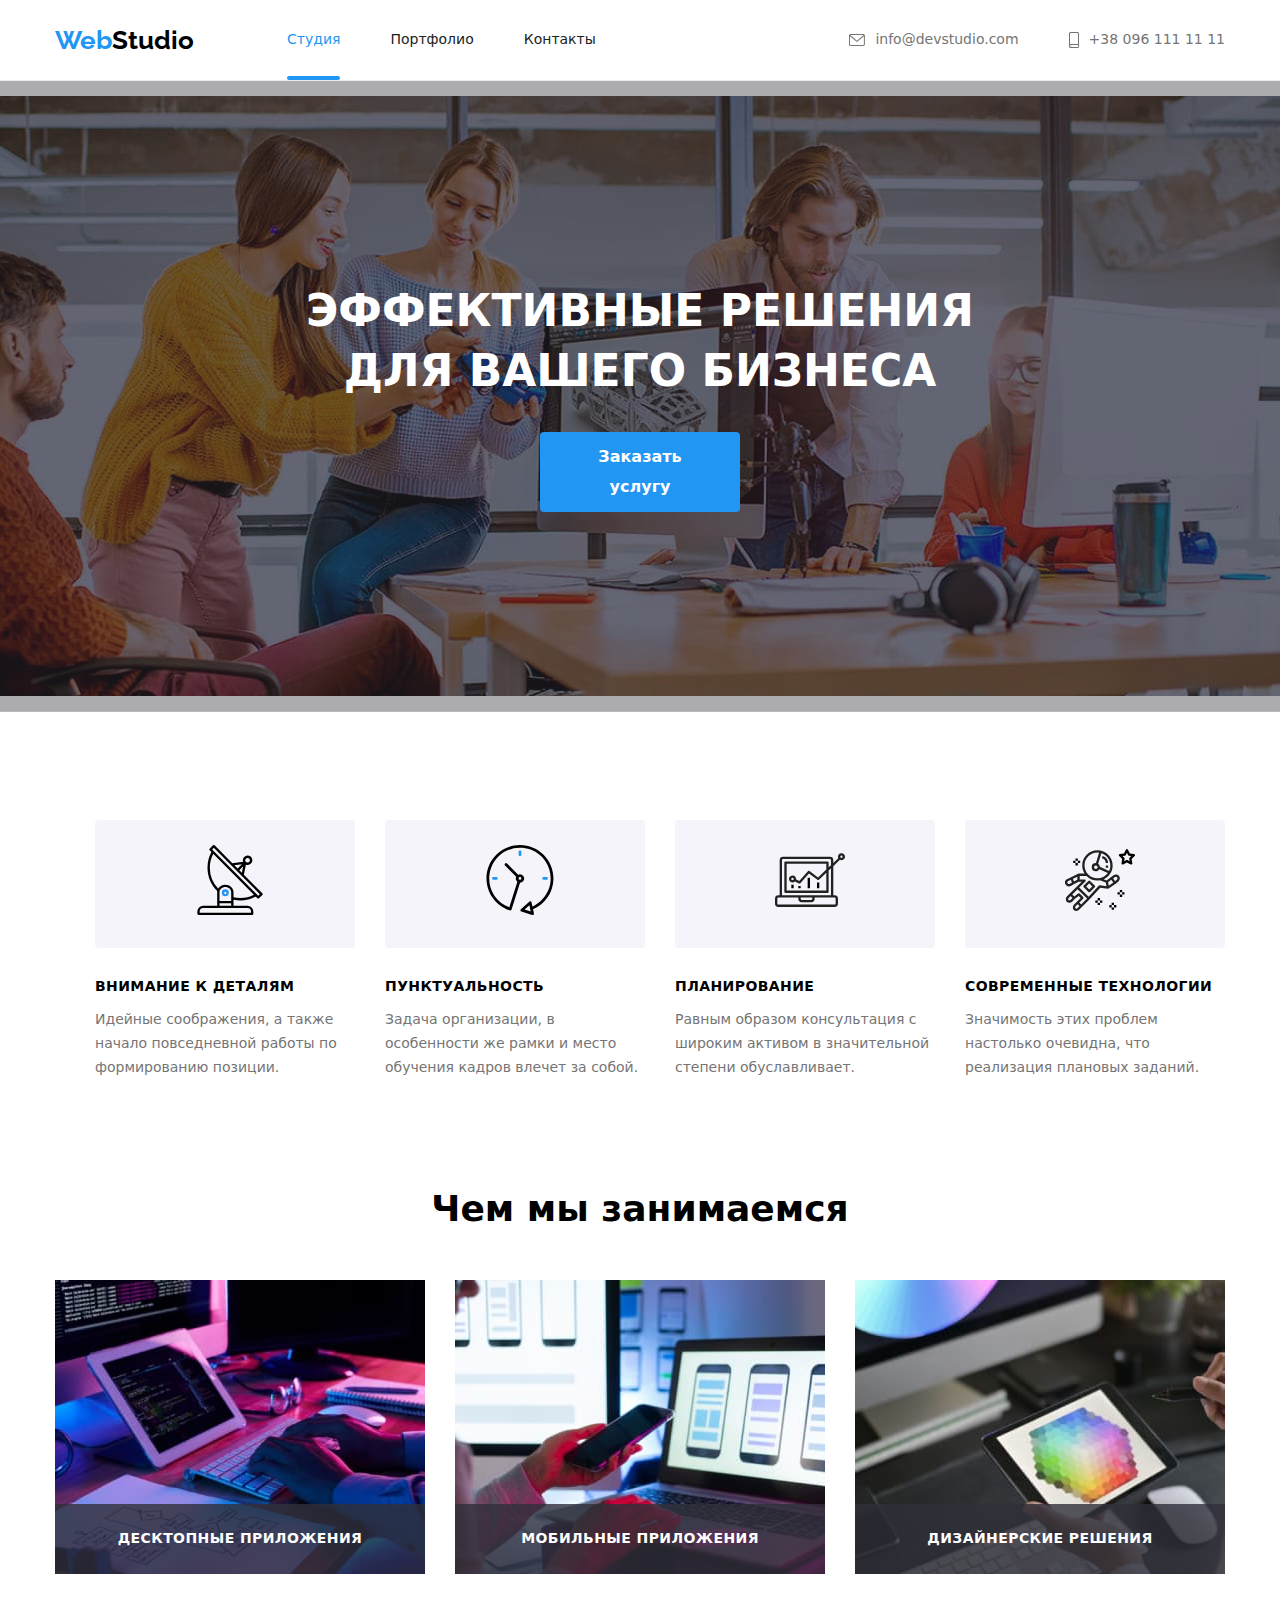
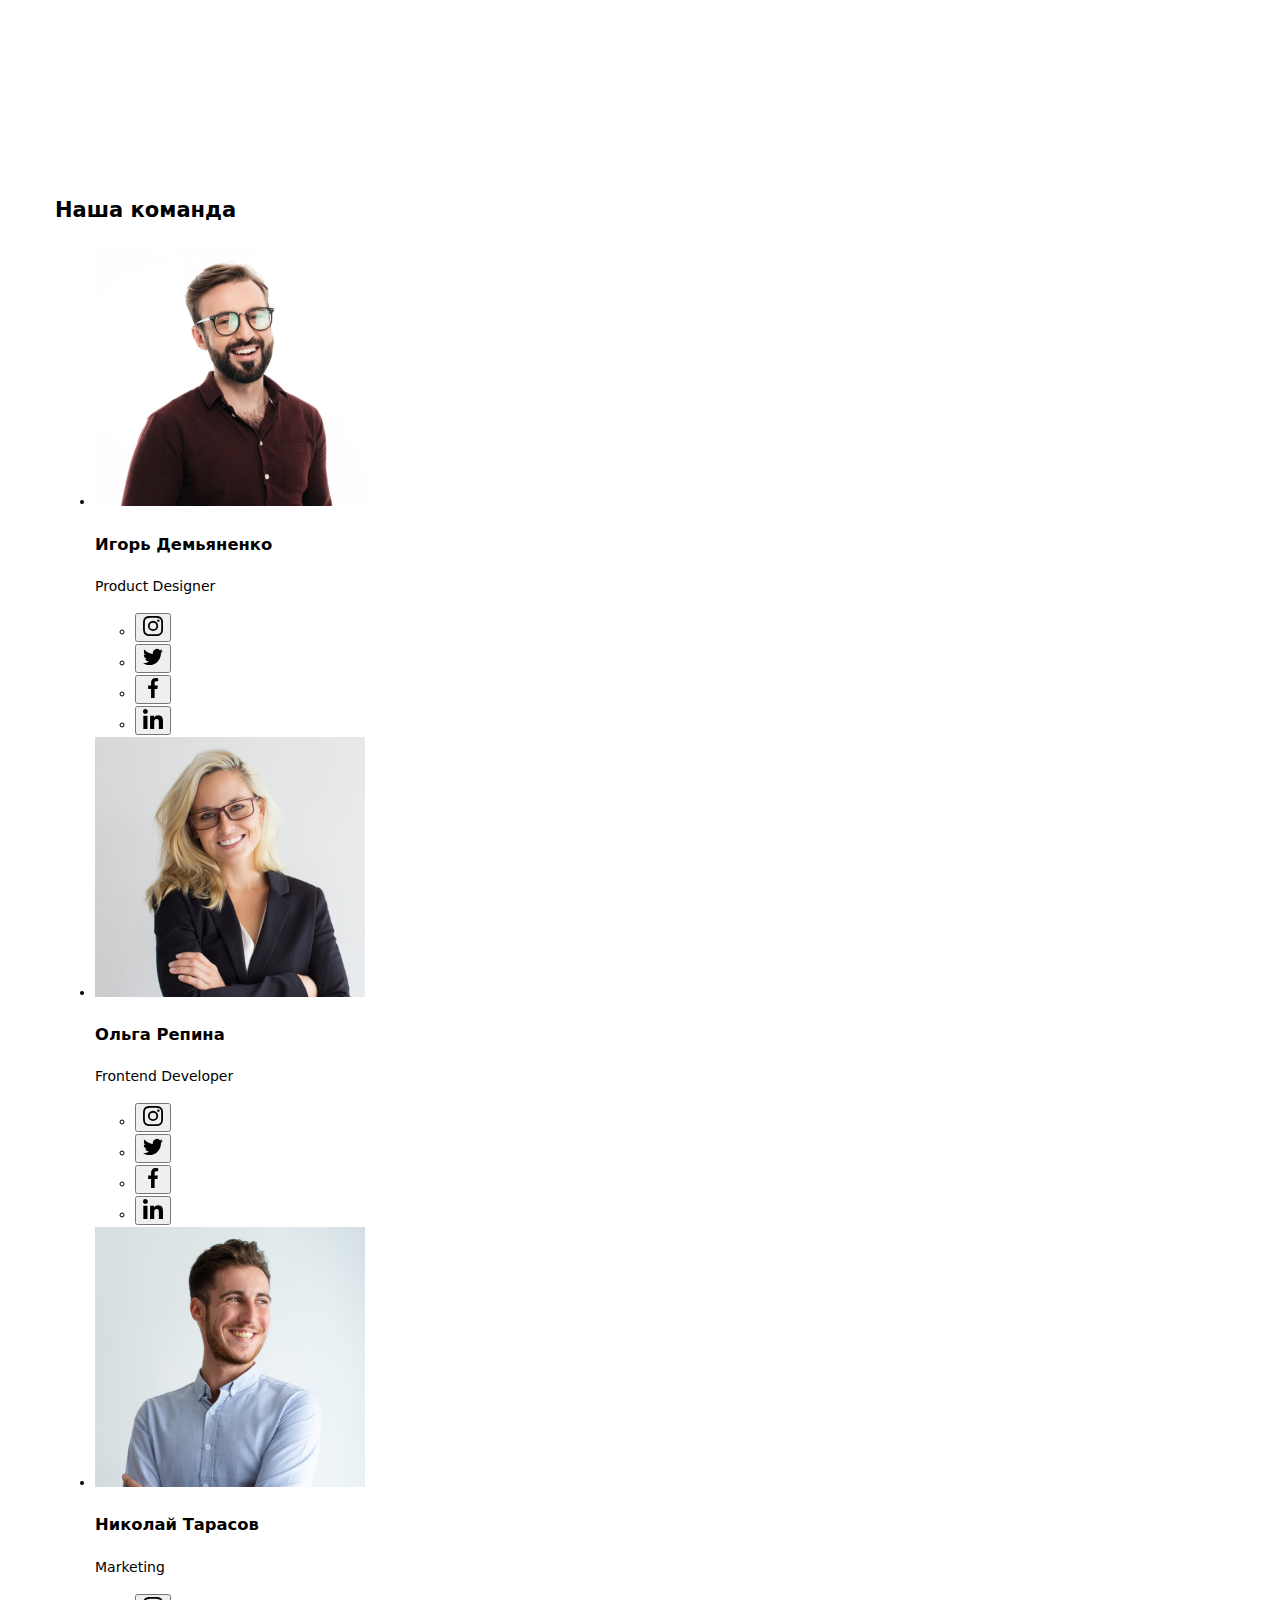
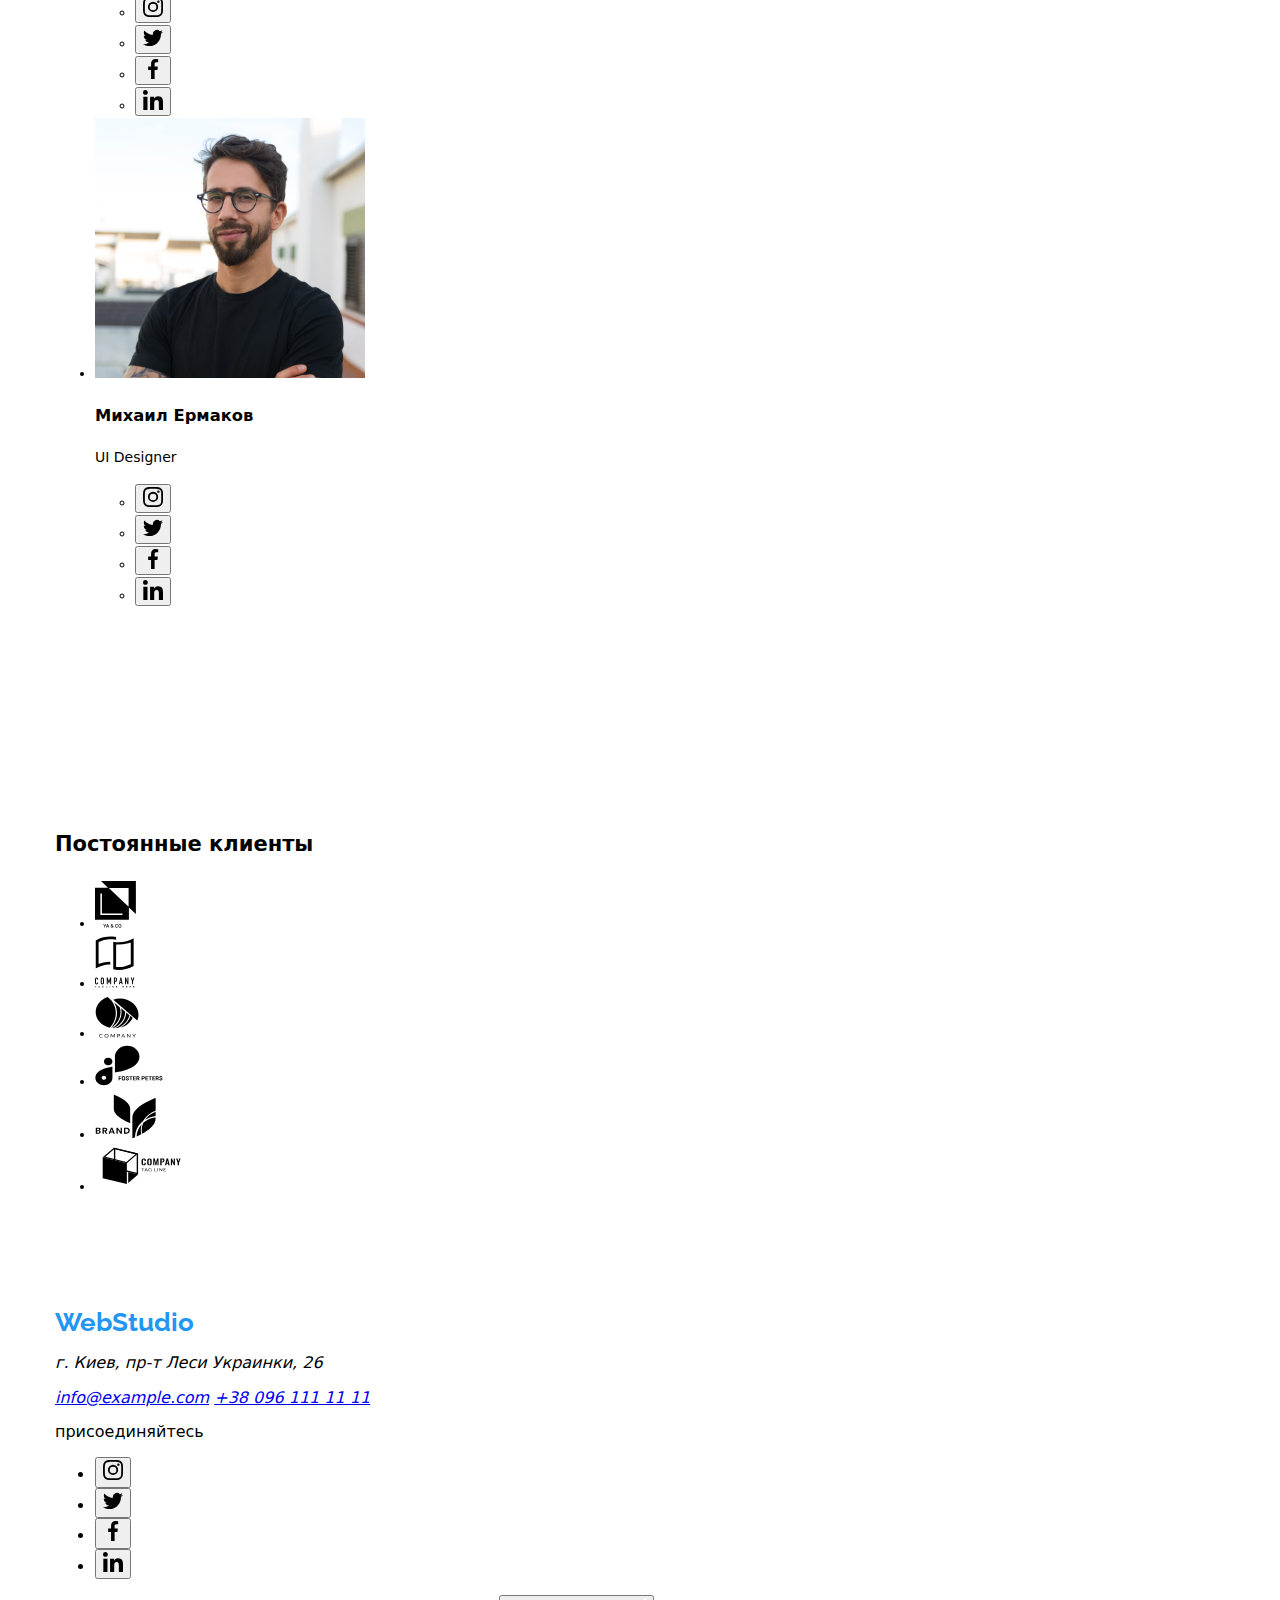
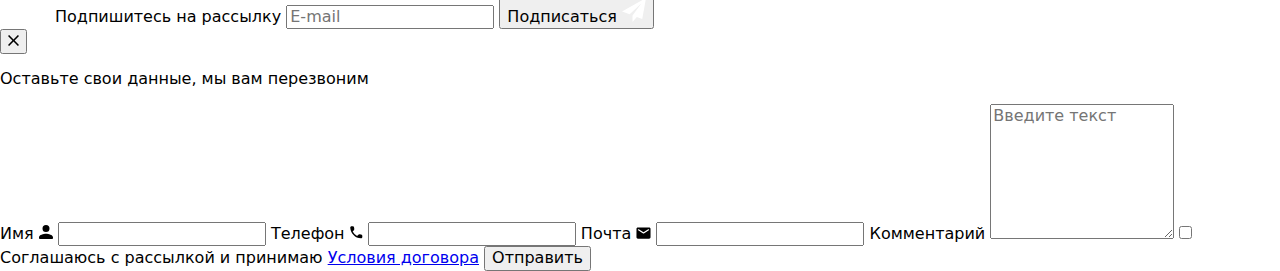
==== index.html @ 0423c8b6 "1" ====
<!DOCTYPE html>
<html lang="ru">
<head>
    <meta charset="UTF-8">
    <meta http-equiv="X-UA-Compatible" content="IE=edge">
    <meta name="viewport" content="width=device-width, initial-scale=1.0">
    <title>WebStudio</title>
    <link rel="preconnect" href="https://fonts.gstatic.com">
    <link href="https://fonts.googleapis.com/css2?family=Raleway:wght@700&family=Roboto:wght@400;500;700;900&display=swap"
        rel="stylesheet">
    <link rel="stylesheet" href="https://cdnjs.cloudflare.com/ajax/libs/modern-normalize/1.0.0/modern-normalize.min.css">
    <link rel="stylesheet" href="./css/main.min.css">
</head>
<body>
    <!-- Шапка сайта -->
    <header class="page-header">
        <div class="container container-flex">
            <a class="logo" href="./index.html" lang="en">Web<span class="logo__header">Studio</span></a>
            <nav class="site-nav">
                <ul class="site-nav__list">
                    <li class="site-nav__item">
                        <a class="site-nav__link current" href="./index.html">Студия</a>
                    </li>
                    <li class="site-nav__item">
                        <a class="site-nav__link" href="./portfolio.html">Портфолио</a>
                    </li>
                    <li class="site-nav__item">
                        <a class="site-nav__link" href="">Контакты</a>
                    </li>
                </ul>
                
            </nav>
            <ul class="contact-nav">
                <li class="contact-nav__item">
                    <a class="contact-nav__link" href="mailto:info@devstudio.com">
                        <svg class="contact-nav__icon" width="16px" height="12px">
                            <use href="./images/icons.svg#icon-envelope"></use>
                        </svg>
                        info@devstudio.com
                    </a>
                </li>
                <li class="contact-nav__item">
                    <a class="contact-nav__link" href="tel:+380961111111">
                        <svg class="contact-nav__icon" width="10px" height="16px">
                            <use href="./images/icons.svg#icon-smartphone"></use>
                        </svg>
                        +38 096 111 11 11
                    </a>
                </li>
            </ul>
        </div>
    </header>
    <!-- главная страница -->
    <main>
        <!-- Hero -->
        <section class="hero-section">
            <div class="container">
                <div class="hero-section__block">
                    <h1 class="hero-section__title">Эффективные решения для вашего бизнеса</h1>
                    <button class="hero-section__button" type="button" data-modal-open>Заказать услугу</button>
                </div>
            </div>
            
        </section>
        <!-- Наши преимущества -->
        <section class="feature-section">
            <div class="container">
                <h2 hidden>Наши преимущества</h2>
                <ul class="feature-list">
                    <li class="feature-list__item">
                        <div class="feature-list__icons">
                            <svg class="feature-list__icon" width="70px" height="70px">
                            <use href="./images/icons.svg#icon-antenna"></use>
                        </svg>
                        </div>
                        
                        
                        <h3 class="feature-list__title">Внимание к деталям</h3>
                        <p class="feature-list__text">Идейные соображения, а также начало повседневной работы по формированию позиции.
                        </p>
                    </li>
                    <li class="feature-list__item">
                        <div class="feature-list__icons">
                            <svg class="feature-list__icon" width="70px" height="70px">
                            <use href="./images/icons.svg#icon-clock"></use>
                        </svg>
                        </div>
                        
                        <h3 class="feature-list__title">Пунктуальность</h3>
                        <p class="feature-list__text">Задача организации, в особенности же рамки и место обучения кадров влечет за собой.
                        </p>
                    </li>
                    <li class="feature-list__item">
                        <div class="feature-list__icons">
                            <svg class="feature-list__icon" width="70px" height="70px">
                            <use href="./images/icons.svg#icon-diagram"></use>
                        </svg>
                        </div>
                        
                        <h3 class="feature-list__title">Планирование</h3>
                        <p class="feature-list__text">Равным образом консультация с широким активом в значительной степени обуславливает.
                        </p>
                    </li>
                    <li class="feature-list__item">
                        <div class="feature-list__icons">
                             <svg class="feature-list__icon" width="70px" height="70px">
                            <use href="./images/icons.svg#icon-astronaut"></use>
                        </svg>
                        </div>
                        
                        <h3 class="feature-list__title">Современные технологии</h3>
                        <p class="feature-list__text">Значимость этих проблем настолько очевидна, что реализация плановых заданий.</p>
                    </li>
                </ul>
                <h2 class="feature-section__title">Чем мы занимаемся</h2>
                <ul class="our-skills-list">
                    <li class="our-skills-list__item">
                        <img class="our-skills-list__image" src="./images/aboutus1.jpg" alt="Создание сайтов" width="370" height="294">
                        <p class="our-skills-list__text">Десктопные приложения</p>
                    </li>
                    <li class="our-skills-list__item">
                        <img class="our-skills-list__image" src="./images/aboutus2.jpg" alt="Разработка мобильных приложений" width="370" height="294">
                        <p class="our-skills-list__text">Мобильные приложения</p>
                    </li>
                    <li class="our-skills-list__item">
                        <img class="our-skills-list__image" src="./images/aboutus3.jpg" alt="Созданием дизайонв для сайтов и приложений" width="370" height="294">
                        <p class="our-skills-list__text">Дизайнерские решения</p>
                    </li>
                </ul>
            </div>
            
        </section>
        <!-- наша команда -->
        <section class="section section-our-team">
            <div class="container">
                <h2 class="section-title">Наша команда</h2>
                <ul class="list list-team">
                    <li class="item">
                        <div class="our-team-item">
                            <img class="team-image" src="./images/ourteam1.jpg" alt="Дизайнер" width="270" height="260">
                            <h3 class="title-team">Игорь Демьяненко</h3>
                            <p class="text team-text">Product Designer</p>
                            <ul class="social-items">
                                <li>
                                    <button class="social-links">
                                            <svg class="social-link" width="20" height="20">
                                                <use href="./images/icons.svg#icon-instagram"></use>
                                            </svg>
                                    </button>
                                </li>
                                <li>
                                    <button class="social-links">
                                        <svg class="social-link" width="20" height="20">
                                            <use href="./images/icons.svg#icon-twitter"></use>
                                        </svg>
                                    </button>
                                </li>
                                <li>
                                    <button class="social-links">
                                        <svg class="social-link" width="20" height="20">
                                            <use href="./images/icons.svg#icon-facebook"></use>
                                        </svg>
                                    </button>
                                </li>
                                <li>
                                    <button class="social-links">
                                        <svg class="social-link" width="20" height="20">
                                            <use href="./images/icons.svg#icon-linkedin"></use>
                                        </svg>
                                    </button>
                                </li>
                            </ul>
                        </div>
                        
                    </li>
                    <li class="item">
                        <div class="our-team-item">
                            <img class="team-image" src="./images/ourteam2.jpg" alt="Фронтенд разработчик" width="270" height="260">
                            <h3 class="title-team">Ольга Репина</h3>
                            <p class="text team-text">Frontend Developer</p>
                            <ul class="social-items">
                                <li>
                                    <button class="social-links">
                                        <svg class="social-link" width="20" height="20">
                                            <use href="./images/icons.svg#icon-instagram"></use>
                                        </svg>
                                    </button>
                                </li>
                                <li>
                                    <button class="social-links">
                                        <svg class="social-link" width="20" height="20">
                                            <use href="./images/icons.svg#icon-twitter"></use>
                                        </svg>
                                    </button>
                                </li>
                                <li>
                                    <button class="social-links">
                                        <svg class="social-link" width="20" height="20">
                                            <use href="./images/icons.svg#icon-facebook"></use>
                                        </svg>
                                    </button>
                                </li>
                                <li>
                                    <button class="social-links">
                                        <svg class="social-link" width="20" height="20">
                                            <use href="./images/icons.svg#icon-linkedin"></use>
                                        </svg>
                                    </button>
                                </li>
                            </ul>
                        </div>
                    </li>
                    <li class="item">
                        <div class="our-team-item">
                            <img class="team-image" src="./images/ourteam3.jpg" alt="Маркетолог" width="270" height="260">
                            <h3 class="title-team">Николай Тарасов</h3>
                            <p class="text team-text">Marketing</p>
                            <ul class="social-items">
                                <li>
                                    <button class="social-links">
                                        <svg class="social-link" width="20" height="20">
                                            <use href="./images/icons.svg#icon-instagram"></use>
                                        </svg>
                                    </button>
                                </li>
                                <li>
                                    <button class="social-links">
                                        <svg class="social-link" width="20" height="20">
                                            <use href="./images/icons.svg#icon-twitter"></use>
                                        </svg>
                                    </button>
                                </li>
                                <li>
                                    <button class="social-links">
                                        <svg class="social-link" width="20" height="20">
                                            <use href="./images/icons.svg#icon-facebook"></use>
                                        </svg>
                                    </button>
                                </li>
                                <li>
                                    <button class="social-links">
                                        <svg class="social-link" width="20" height="20">
                                            <use href="./images/icons.svg#icon-linkedin"></use>
                                        </svg>
                                    </button>
                                </li>
                            </ul>
                        </div>
                    </li>
                    <li class="item">
                        <div class="our-team-item">
                            <img class="team-image" src="./images/ourteam4.jpg" alt="Разработчик пользовательского интерфейса" width="270"
                                height="260">
                            <h3 class="title-team">Михаил Ермаков</h3>
                            <p class="text team-text">UI Designer</p>
                            <ul class="social-items">
                                <li>
                                    <button class="social-links">
                                        <svg class="social-link" width="20" height="20">
                                            <use href="./images/icons.svg#icon-instagram"></use>
                                        </svg>
                                    </button>
                                </li>
                                <li>
                                    <button class="social-links">
                                        <svg class="social-link" width="20" height="20">
                                            <use href="./images/icons.svg#icon-twitter"></use>
                                        </svg>
                                    </button>
                                </li>
                                <li>
                                    <button class="social-links">
                                        <svg class="social-link" width="20" height="20">
                                            <use href="./images/icons.svg#icon-facebook"></use>
                                        </svg>
                                    </button>
                                </li>
                                <li>
                                    <button class="social-links">
                                        <svg class="social-link" width="20" height="20">
                                            <use href="./images/icons.svg#icon-linkedin"></use>
                                        </svg>
                                    </button>
                                </li>
                            </ul>
                        </div>
                    </li>
                </ul>
            </div>
        </section>
        <section class="our-client section">
            <div class="container">
                <h2 class="section-title">Постоянные клиенты</h2>
                <ul class="our-client-list">
                    <li class="our-client-items">
                        <div class="our-client-item-one">
                            <svg class="our-client-item" width="41" height="47">
                            <use href="./images/icons.svg#icon-Logoclient"></use>
                            </svg>
                        </div>
                    </li>
                    <li class="our-client-items">
                        <div class="our-client-item-two">
                            <svg class="our-client-item" width="40" height="52">
                            <use href="./images/icons.svg#icon-Logoclient2"></use>
                        </svg>
                        </div>
                    </li>
                    <li class="our-client-items">
                        <div class="our-client-item-three">
                            <svg class="our-client-item" width="44" height="42">
                            <use href="./images/icons.svg#icon-Logoclient3"></use>
                        </svg>
                        </div>
                    </li>
                    <li class="our-client-items">
                        <div class="our-client-item-four">
                            <svg class="our-client-item" width="84" height="41">
                            <use href="./images/icons.svg#icon-Logoclient4"></use>
                        </svg>
                        </div>
                    </li>
                    <li class="our-client-items">
                        <div class="our-client-item-five">
                            <svg class="our-client-item" width="62" height="45">
                            <use href="./images/icons.svg#icon-Logoclient5"></use>
                        </svg>
                        </div>
                    </li>
                    <li class="our-client-items">
                        <div class="our-client-item-six">
                            <svg class="our-client-item" width="94" height="44">
                            <use href="./images/icons.svg#icon-Logoclient6"></use>
                        </svg>
                        </div>
                    </li>
                </ul>
            </div>
        </section>
    </main>
    <!-- Футер -->
    <footer class="footer">
        <div class="container footer-container">
            <div class="footer-contact">
                <a class="logo logo-footer" href="./index.html" lang="en">Web<span>Studio</span></a>
                <address class="footer-address">
                    <p class="address">г. Киев, пр-т Леси Украинки, 26 </p>
                    <a class="link link-contact" href="mailto:info@example.com">info@example.com</a>
                    <a class="link link-contact" href="tel:+380961111111">+38 096 111 11 11</a>
                </address>
            </div>
            <div class="footer-social-link">
                <p class="title">присоединяйтесь</p>
                <ul class="social-items">
                    <li>
                        <button class="social-links">
                            <svg class="social-link" width="20" height="20">
                                <use href="./images/icons.svg#icon-instagram"></use>
                            </svg>
                        </button>
                    </li>
                    <li>
                        <button class="social-links">
                            <svg class="social-link" width="20" height="20">
                                <use href="./images/icons.svg#icon-twitter"></use>
                            </svg>
                        </button>
                    </li>
                    <li>
                        <button class="social-links">
                            <svg class="social-link" width="20" height="20">
                                <use href="./images/icons.svg#icon-facebook"></use>
                            </svg>
                        </button>
                    </li>
                    <li>
                        <button class="social-links">
                            <svg class="social-link" width="20" height="20">
                                <use href="./images/icons.svg#icon-linkedin"></use>
                            </svg>
                        </button>
                    </li>
                </ul>
            </div>
            <form class="footer-form">
                <label class="label-footer">
                    <span class="footer-form-text">Подпишитесь на рассылку</span>
                    <input type="text" name="subscribe" placeholder="E-mail" class="footer-input">
                </label>
                <button type="submit" class="btn footer-btn">
                    <!-- <div class="footer-btn-icon"> -->
                        <span>Подписаться</span>
                        <svg class="icon-send" width="24" height="24">
                            <use href="./images/icons.svg#iconsend"></use>
                        </svg>
                    <!-- </div> -->
                    
                </button>
            </form>
        </div>
    </footer>
    <!-- модальное окно -->
    <div class="backdrop is-hidden" data-modal>
        <div class="modal">
            <button class="close-btn" data-modal-close>
                <svg class="close-icon" width="11" height="11">
                    <use href="./images/icons.svg#vector"></use>
                </svg>
            </button>
            <div class="form">
                <p class="form-title">Оставьте свои данные, мы вам перезвоним</p>
                <form name="contact_form" class="contact-form">
                    <label class="label-form">
                        <span class="label-text">Имя</span>
                        <svg class="form-icon" width="14" height="14">
                            <use href="./images/icons.svg#user-name"></use>
                        </svg>
                        <input type="text" name="name" class="form-input">
                        
                        
                    </label>
                    <label class="label-form">
                        <span class="label-text">Телефон</span>
                        <svg class="form-icon" width="13" height="13">
                            <use href="./images/icons.svg#user-tel"></use>
                        </svg>
                        <input type="tel" name="phone_number" class="form-input">
         
                    </label>
                    <label class="label-form">
                        <span class="label-text">Почта</span>
                        <svg class="form-icon" width="15" height="12">
                            <use href="./images/icons.svg#user-email"></use>
                        </svg>
                        <input type="email" name="email" class="form-input">
                           
                    </label>
                    <label class="label-form label-form-area">
                        <span class="label-text">Комментарий</span>
                         <textarea name="feedback" rows="7" placeholder="Введите текст" class="form-input form-input-area"></textarea>
                                                
                    </label>
                    <label class="label-form agreement">
                        <input type="checkbox" name="agreement" value="user_agreement" class="form-checkbox" required />
                        <span class="checkbox"></span>
                        <span class="agreement-text">Соглашаюсь с рассылкой и принимаю <a href="#">Условия договора</a></span>

                    </label>
                    <button type="submit" class="btn btn-hero modal-btn">Отправить</button>
                </form>
            </div>
            
        </div>
    </div>
    <script src="./js/modal.js"></script>
</body>
</html>
---- css/main.min.css ----
.container{margin-left:auto;margin-right:auto;padding-left:15px;padding-right:15px;width:1200px}.container-flex{display:-webkit-box;display:-ms-flexbox;display:flex;-webkit-box-align:center;-ms-flex-align:center;align-items:center}.page-header{border-bottom:1px solid #ececec}.site-nav__list{display:-webkit-box;display:-ms-flexbox;display:flex;-webkit-box-align:center;-ms-flex-align:center;align-items:center;margin:0;padding-left:93px;font-weight:500;font-size:14px;line-height:1.14;list-style-type:none}.site-nav__item{margin:0}.site-nav__item+.site-nav__item{margin-left:50px}.site-nav__link{padding:32px 0;display:block;font-weight:500;font-size:14px;line-height:1.14;color:#212121;text-decoration:none;-webkit-transition:color 250ms cubic-bezier(0.4, 0, 0.2, 1);transition:color 250ms cubic-bezier(0.4, 0, 0.2, 1)}.site-nav__link.current{position:relative;color:#2196f3}.site-nav__link.current::after{content:'';display:block;width:100%;height:4px;background-color:#2196f3;border-radius:2px;position:absolute;left:0;bottom:0}.site-nav__link:hover,.site-nav__link:focus{color:#2196f3}.contact-nav{display:-webkit-box;display:-ms-flexbox;display:flex;margin-left:auto}.contact-nav__item{font-weight:500;font-size:14px;line-height:1.14;list-style-type:none}.contact-nav__item+.contact-nav__item{margin-left:50px}.contact-nav__link{display:-webkit-box;display:-ms-flexbox;display:flex;-webkit-box-align:center;-ms-flex-align:center;align-items:center;color:#757575;text-decoration:none}.contact-nav__icon{margin-right:10px;fill:currentColor;-webkit-transition:fill 250ms cubic-bezier(0.4, 0, 0.2, 1),color 250ms cubic-bezier(0.4, 0, 0.2, 1);transition:fill 250ms cubic-bezier(0.4, 0, 0.2, 1),color 250ms cubic-bezier(0.4, 0, 0.2, 1)}.contact-nav__link:hover,.contact-nav__link:focus{color:#2196f3;fill:var(--accent-blue)}.logo{color:#2196f3;font-family:Raleway;font-weight:bold;font-size:26px;line-height:1.19;text-decoration:none}.logo .logo__header{color:#000}.section,.hero-section,.feature-section{padding-top:94px;padding-bottom:94px;font-size:14px;line-height:1.71}.hero-section{text-align:center;max-width:1600px;margin-left:auto;margin-right:auto;background-image:-webkit-gradient(linear, left top, right top, from(rgba(47,48,58,0.4)), to(rgba(47,48,58,0.4))),url("../../images/backgroundhero.png");background-image:linear-gradient(to right, rgba(47,48,58,0.4), rgba(47,48,58,0.4)),url("../../images/backgroundhero.png");background-repeat:no-repeat;background-position:50% 50%}.hero-section__block{padding:106px 237px 106px 237px}.hero-section__title{margin:0 0 30px;font-weight:900;font-size:44px;line-height:137%;color:#fff;text-transform:uppercase}.hero-section__button{background-color:#2196f3;font-weight:bold;font-size:16px;line-height:1.88;text-align:center;color:#fff;width:200px;border:transparent;border-radius:4px;padding:10px 32px}.feature-section__title{margin-bottom:50px;font-weight:bold;font-size:36px;line-height:1.17;text-align:center}.feature-list{display:-webkit-box;display:-ms-flexbox;display:flex;margin-bottom:94px;list-style:none}.feature-list__icons{display:block;padding:25px 100px;margin-bottom:30px;background-color:#f5f4fa;border-radius:4px;text-align:center}.feature-list__item{width:calc((100% - 90px) / 4)}.feature-list__item:not(:last-child){margin-right:30px}.feature-list__title{margin-bottom:10px;font-weight:bold;font-size:14px;letter-spacing:0.03em;line-height:1.15;text-transform:uppercase}.feature-list__text{color:#757575}.our-skills-list{display:-webkit-box;display:-ms-flexbox;display:flex;list-style:none;padding:0}.our-skills-list__item{position:relative}.our-skills-list__item:not(:last-child){margin-right:30px}.our-skills-list__image{display:block}.our-skills-list__text{position:absolute;width:100%;left:0;bottom:0;display:block;padding:27px 0;margin:0;text-align:center;background-color:rgba(47,48,58,0.8);color:#fff;text-transform:uppercase;font-weight:bold;font-size:14px;line-height:1.14;letter-spacing:0.03em}
/*# sourceMappingURL=main.min.css.map */
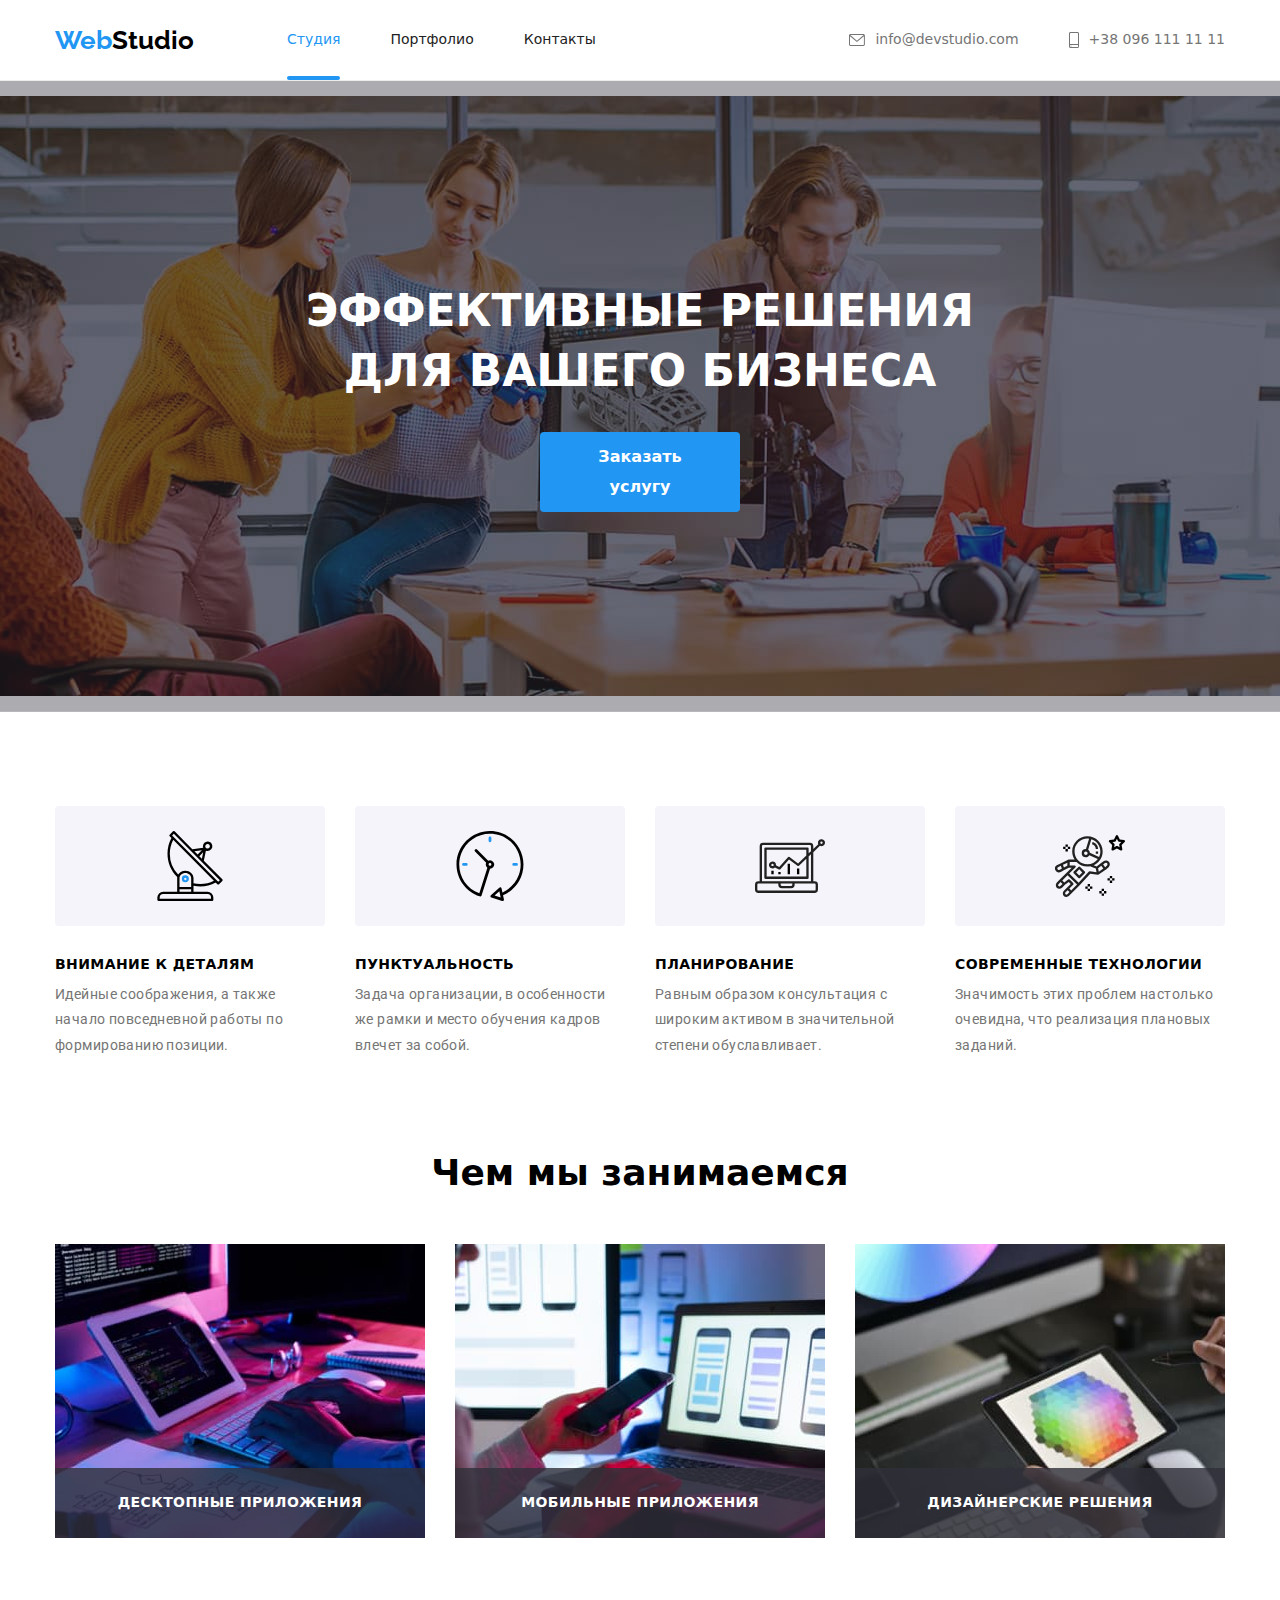
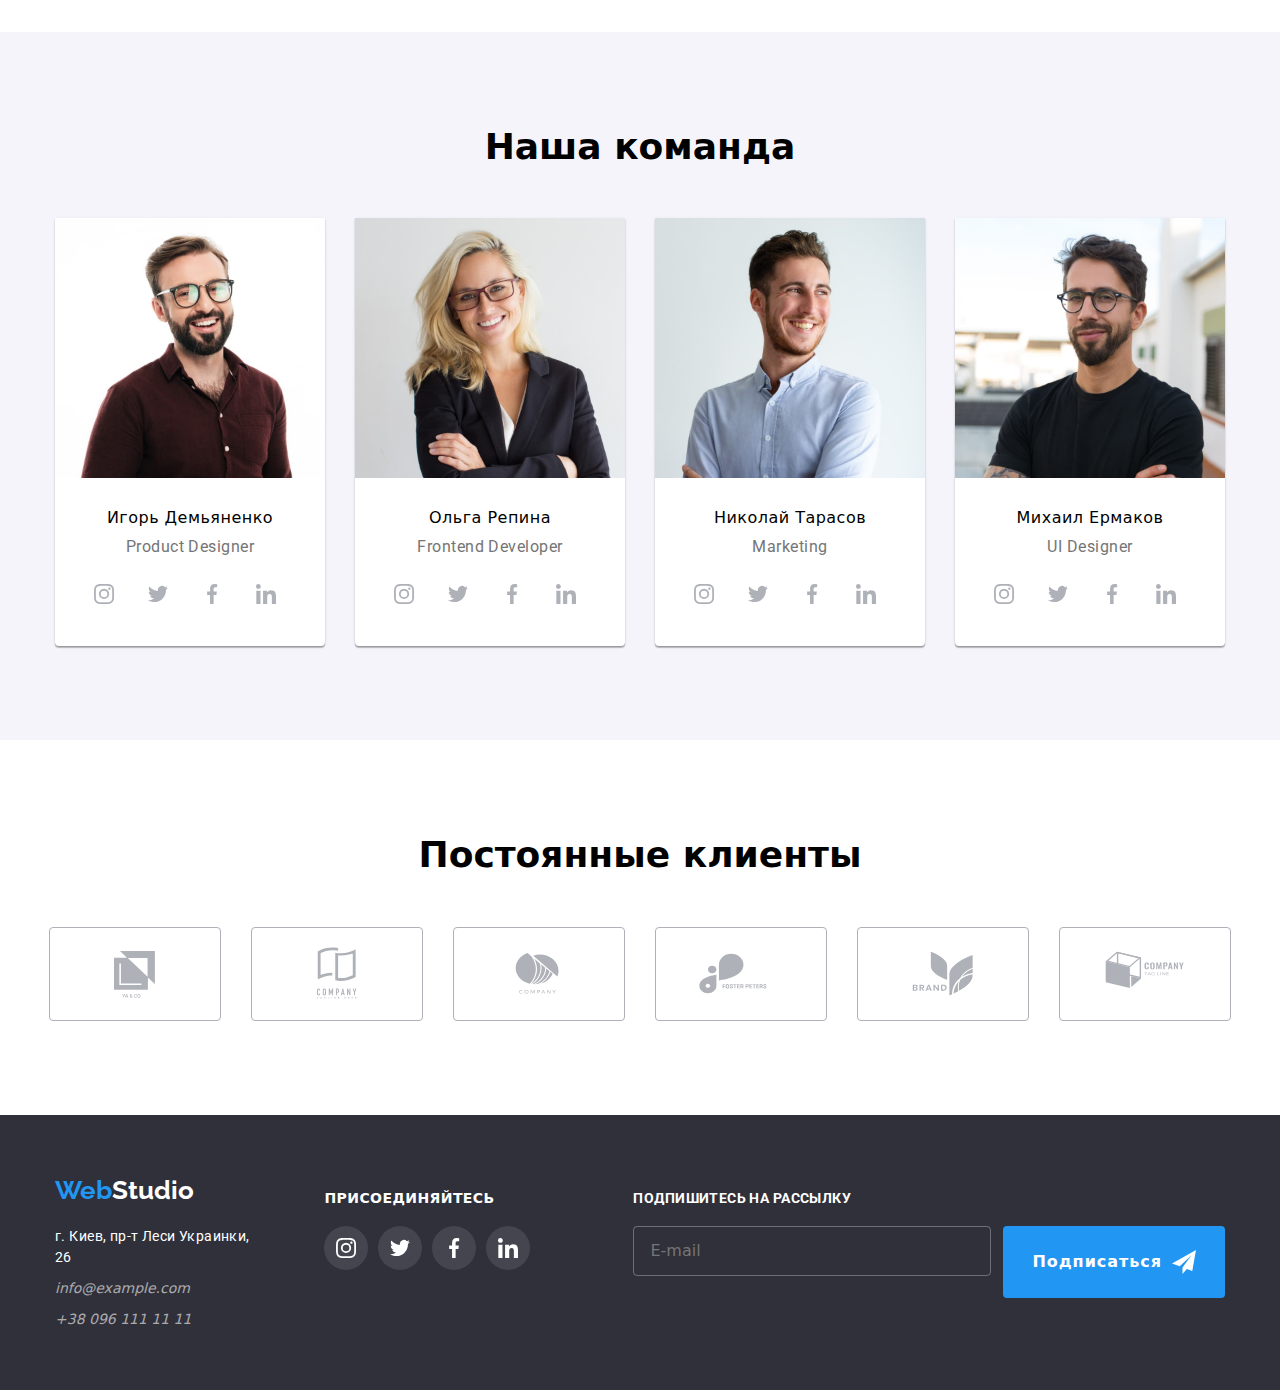
==== commit 5c548ad9: "1" ====
--- a/index.html
+++ b/index.html
@@ -57,7 +57,7 @@
             <div class="container">
                 <div class="hero-section__block">
                     <h1 class="hero-section__title">Эффективные решения для вашего бизнеса</h1>
-                    <button class="hero-section__button" type="button" data-modal-open>Заказать услугу</button>
+                    <button class="hero-section__btn" type="button" data-modal-open>Заказать услугу</button>
                 </div>
             </div>
             
@@ -131,40 +131,40 @@
             
         </section>
         <!-- наша команда -->
-        <section class="section section-our-team">
+        <section class="our-team-section">
             <div class="container">
-                <h2 class="section-title">Наша команда</h2>
-                <ul class="list list-team">
-                    <li class="item">
-                        <div class="our-team-item">
-                            <img class="team-image" src="./images/ourteam1.jpg" alt="Дизайнер" width="270" height="260">
-                            <h3 class="title-team">Игорь Демьяненко</h3>
-                            <p class="text team-text">Product Designer</p>
-                            <ul class="social-items">
-                                <li>
-                                    <button class="social-links">
-                                            <svg class="social-link" width="20" height="20">
-                                                <use href="./images/icons.svg#icon-instagram"></use>
-                                            </svg>
-                                    </button>
-                                </li>
-                                <li>
-                                    <button class="social-links">
-                                        <svg class="social-link" width="20" height="20">
+                <h2 class="our-team-section__title">Наша команда</h2>
+                <ul class="our-team-section__list">
+                    <li class="our-team-section__item">
+                        <div class="card-team">
+                            <img class="card-team__image" src="./images/ourteam1.jpg" alt="Дизайнер" width="270" height="260">
+                            <h3 class="card-team__title">Игорь Демьяненко</h3>
+                            <p class="card-team__text">Product Designer</p>
+                            <ul class="social-links">
+                                <li class="social-links_item">
+                                    <button class="social-links__btn">
+                                        <svg class="social-links__icon" width="20" height="20">
+                                            <use href="./images/icons.svg#icon-instagram"></use>
+                                        </svg>
+                                    </button>
+                                </li>
+                                <li class="social-links_item">
+                                    <button class="social-links__btn">
+                                        <svg class="social-links__icon" width="20" height="20">
                                             <use href="./images/icons.svg#icon-twitter"></use>
                                         </svg>
                                     </button>
                                 </li>
-                                <li>
-                                    <button class="social-links">
-                                        <svg class="social-link" width="20" height="20">
+                                <li class="social-links_item">
+                                    <button class="social-links__btn">
+                                        <svg class="social-links__icon" width="20" height="20">
                                             <use href="./images/icons.svg#icon-facebook"></use>
                                         </svg>
                                     </button>
                                 </li>
-                                <li>
-                                    <button class="social-links">
-                                        <svg class="social-link" width="20" height="20">
+                                <li class="social-links_item">
+                                    <button class="social-links__btn">
+                                        <svg class="social-links__icon" width="20" height="20">
                                             <use href="./images/icons.svg#icon-linkedin"></use>
                                         </svg>
                                     </button>
@@ -173,36 +173,36 @@
                         </div>
                         
                     </li>
-                    <li class="item">
-                        <div class="our-team-item">
-                            <img class="team-image" src="./images/ourteam2.jpg" alt="Фронтенд разработчик" width="270" height="260">
-                            <h3 class="title-team">Ольга Репина</h3>
-                            <p class="text team-text">Frontend Developer</p>
-                            <ul class="social-items">
-                                <li>
-                                    <button class="social-links">
-                                        <svg class="social-link" width="20" height="20">
+                    <li class="our-team-section__item">
+                        <div class="card-team">
+                            <img class="card-team__image" src="./images/ourteam2.jpg" alt="Фронтенд разработчик" width="270" height="260">
+                            <h3 class="card-team__title">Ольга Репина</h3>
+                            <p class="card-team__text">Frontend Developer</p>
+                            <ul class="social-links">
+                                <li class="social-links_item">
+                                    <button class="social-links__btn">
+                                        <svg class="social-links__icon" width="20" height="20">
                                             <use href="./images/icons.svg#icon-instagram"></use>
                                         </svg>
                                     </button>
                                 </li>
-                                <li>
-                                    <button class="social-links">
-                                        <svg class="social-link" width="20" height="20">
+                                <li class="social-links_item">
+                                    <button class="social-links__btn">
+                                        <svg class="social-links__icon" width="20" height="20">
                                             <use href="./images/icons.svg#icon-twitter"></use>
                                         </svg>
                                     </button>
                                 </li>
-                                <li>
-                                    <button class="social-links">
-                                        <svg class="social-link" width="20" height="20">
+                                <li class="social-links_item">
+                                    <button class="social-links__btn">
+                                        <svg class="social-links__icon" width="20" height="20">
                                             <use href="./images/icons.svg#icon-facebook"></use>
                                         </svg>
                                     </button>
                                 </li>
-                                <li>
-                                    <button class="social-links">
-                                        <svg class="social-link" width="20" height="20">
+                                <li class="social-links_item">
+                                    <button class="social-links__btn">
+                                        <svg class="social-links__icon" width="20" height="20">
                                             <use href="./images/icons.svg#icon-linkedin"></use>
                                         </svg>
                                     </button>
@@ -210,36 +210,36 @@
                             </ul>
                         </div>
                     </li>
-                    <li class="item">
-                        <div class="our-team-item">
-                            <img class="team-image" src="./images/ourteam3.jpg" alt="Маркетолог" width="270" height="260">
-                            <h3 class="title-team">Николай Тарасов</h3>
-                            <p class="text team-text">Marketing</p>
-                            <ul class="social-items">
-                                <li>
-                                    <button class="social-links">
-                                        <svg class="social-link" width="20" height="20">
+                    <li class="our-team-section__item">
+                        <div class="card-team">
+                            <img class="card-team__image" src="./images/ourteam3.jpg" alt="Маркетолог" width="270" height="260">
+                            <h3 class="card-team__title">Николай Тарасов</h3>
+                            <p class="card-team__text">Marketing</p>
+                            <ul class="social-links">
+                                <li class="social-links_item">
+                                    <button class="social-links__btn">
+                                        <svg class="social-links__icon" width="20" height="20">
                                             <use href="./images/icons.svg#icon-instagram"></use>
                                         </svg>
                                     </button>
                                 </li>
-                                <li>
-                                    <button class="social-links">
-                                        <svg class="social-link" width="20" height="20">
+                                <li class="social-links_item">
+                                    <button class="social-links__btn">
+                                        <svg class="social-links__icon" width="20" height="20">
                                             <use href="./images/icons.svg#icon-twitter"></use>
                                         </svg>
                                     </button>
                                 </li>
-                                <li>
-                                    <button class="social-links">
-                                        <svg class="social-link" width="20" height="20">
+                                <li class="social-links_item">
+                                    <button class="social-links__btn">
+                                        <svg class="social-links__icon" width="20" height="20">
                                             <use href="./images/icons.svg#icon-facebook"></use>
                                         </svg>
                                     </button>
                                 </li>
-                                <li>
-                                    <button class="social-links">
-                                        <svg class="social-link" width="20" height="20">
+                                <li class="social-links_item">
+                                    <button class="social-links__btn">
+                                        <svg class="social-links__icon" width="20" height="20">
                                             <use href="./images/icons.svg#icon-linkedin"></use>
                                         </svg>
                                     </button>
@@ -247,37 +247,37 @@
                             </ul>
                         </div>
                     </li>
-                    <li class="item">
-                        <div class="our-team-item">
-                            <img class="team-image" src="./images/ourteam4.jpg" alt="Разработчик пользовательского интерфейса" width="270"
+                    <li class="our-team-section__item">
+                        <div class="card-team">
+                            <img class="card-team__image" src="./images/ourteam4.jpg" alt="Разработчик пользовательского интерфейса" width="270"
                                 height="260">
-                            <h3 class="title-team">Михаил Ермаков</h3>
-                            <p class="text team-text">UI Designer</p>
-                            <ul class="social-items">
-                                <li>
-                                    <button class="social-links">
-                                        <svg class="social-link" width="20" height="20">
+                            <h3 class="card-team__title">Михаил Ермаков</h3>
+                            <p class="card-team__text">UI Designer</p>
+                            <ul class="social-links">
+                                <li class="social-links_item">
+                                    <button class="social-links__btn">
+                                        <svg class="social-links__icon" width="20" height="20">
                                             <use href="./images/icons.svg#icon-instagram"></use>
                                         </svg>
                                     </button>
                                 </li>
-                                <li>
-                                    <button class="social-links">
-                                        <svg class="social-link" width="20" height="20">
+                                <li class="social-links_item">
+                                    <button class="social-links__btn">
+                                        <svg class="social-links__icon" width="20" height="20">
                                             <use href="./images/icons.svg#icon-twitter"></use>
                                         </svg>
                                     </button>
                                 </li>
-                                <li>
-                                    <button class="social-links">
-                                        <svg class="social-link" width="20" height="20">
+                                <li class="social-links_item">
+                                    <button class="social-links__btn">
+                                        <svg class="social-links__icon" width="20" height="20">
                                             <use href="./images/icons.svg#icon-facebook"></use>
                                         </svg>
                                     </button>
                                 </li>
-                                <li>
-                                    <button class="social-links">
-                                        <svg class="social-link" width="20" height="20">
+                                <li class="social-links_item">
+                                    <button class="social-links__btn">
+                                        <svg class="social-links__icon" width="20" height="20">
                                             <use href="./images/icons.svg#icon-linkedin"></use>
                                         </svg>
                                     </button>
@@ -288,50 +288,50 @@
                 </ul>
             </div>
         </section>
-        <section class="our-client section">
+        <section class="our-client-section">
             <div class="container">
-                <h2 class="section-title">Постоянные клиенты</h2>
-                <ul class="our-client-list">
-                    <li class="our-client-items">
-                        <div class="our-client-item-one">
-                            <svg class="our-client-item" width="41" height="47">
-                            <use href="./images/icons.svg#icon-Logoclient"></use>
-                            </svg>
-                        </div>
-                    </li>
-                    <li class="our-client-items">
-                        <div class="our-client-item-two">
-                            <svg class="our-client-item" width="40" height="52">
-                            <use href="./images/icons.svg#icon-Logoclient2"></use>
-                        </svg>
-                        </div>
-                    </li>
-                    <li class="our-client-items">
-                        <div class="our-client-item-three">
-                            <svg class="our-client-item" width="44" height="42">
-                            <use href="./images/icons.svg#icon-Logoclient3"></use>
-                        </svg>
-                        </div>
-                    </li>
-                    <li class="our-client-items">
-                        <div class="our-client-item-four">
-                            <svg class="our-client-item" width="84" height="41">
-                            <use href="./images/icons.svg#icon-Logoclient4"></use>
-                        </svg>
-                        </div>
-                    </li>
-                    <li class="our-client-items">
-                        <div class="our-client-item-five">
-                            <svg class="our-client-item" width="62" height="45">
-                            <use href="./images/icons.svg#icon-Logoclient5"></use>
-                        </svg>
-                        </div>
-                    </li>
-                    <li class="our-client-items">
-                        <div class="our-client-item-six">
-                            <svg class="our-client-item" width="94" height="44">
-                            <use href="./images/icons.svg#icon-Logoclient6"></use>
-                        </svg>
+                <h2 class="our-client-section__title">Постоянные клиенты</h2>
+                <ul class="our-client-section__list">
+                    <li class="our-client-section__items">
+                        <div class="our-client-section__items--one">
+                            <svg class="our-client-section__icon" width="41" height="47">
+                                <use href="./images/icons.svg#icon-Logoclient"></use>
+                            </svg>
+                        </div>
+                    </li>
+                    <li class="our-client-section__items">
+                        <div class="our-client-section__items--two">
+                            <svg class="our-client-section__icon" width="40" height="52">
+                                <use href="./images/icons.svg#icon-Logoclient2"></use>
+                            </svg>
+                        </div>
+                    </li>
+                    <li class="our-client-section__items">
+                        <div class="our-client-section__items--three">
+                            <svg class="our-client-section__icon" width="44" height="42">
+                                <use href="./images/icons.svg#icon-Logoclient3"></use>
+                            </svg>
+                        </div>
+                    </li>
+                    <li class="our-client-section__items">
+                        <div class="our-client-section__items--four">
+                            <svg class="our-client-section__icon" width="84" height="41">
+                                <use href="./images/icons.svg#icon-Logoclient4"></use>
+                            </svg>
+                        </div>
+                    </li>
+                    <li class="our-client-section__items">
+                        <div class="our-client-section__items--five">
+                            <svg class="our-client-section__icon" width="62" height="45">
+                                <use href="./images/icons.svg#icon-Logoclient5"></use>
+                            </svg>
+                        </div>
+                    </li>
+                    <li class="our-client-section__items">
+                        <div class="our-client-section__items--six">
+                            <svg class="our-client-section__icon" width="94" height="44">
+                                <use href="./images/icons.svg#icon-Logoclient6"></use>
+                            </svg>
                         </div>
                     </li>
                 </ul>
@@ -340,42 +340,42 @@
     </main>
     <!-- Футер -->
     <footer class="footer">
-        <div class="container footer-container">
+        <div class="footer__container">
             <div class="footer-contact">
-                <a class="logo logo-footer" href="./index.html" lang="en">Web<span>Studio</span></a>
-                <address class="footer-address">
-                    <p class="address">г. Киев, пр-т Леси Украинки, 26 </p>
-                    <a class="link link-contact" href="mailto:info@example.com">info@example.com</a>
-                    <a class="link link-contact" href="tel:+380961111111">+38 096 111 11 11</a>
+                <a class="footer-contact__logo" href="./index.html" lang="en">Web<span class="footer-contact__logo--footer">Studio</span></a>
+                <address class="footer-contact__wrapper">
+                    <p class="footer-contact__wrapper--address">г. Киев, пр-т Леси Украинки, 26 </p>
+                    <a class="footer-contact__wrapper--mail" href="mailto:info@example.com">info@example.com</a>
+                    <a class="footer-contact__wrapper--tel" href="tel:+380961111111">+38 096 111 11 11</a>
                 </address>
             </div>
-            <div class="footer-social-link">
-                <p class="title">присоединяйтесь</p>
-                <ul class="social-items">
-                    <li>
-                        <button class="social-links">
-                            <svg class="social-link" width="20" height="20">
+            <div class="footer-social-links">
+                <p class="footer-social-links__title">присоединяйтесь</p>
+                <ul class="footer-social-links__list">
+                    <li class="footer-social-links__item">
+                        <button class="footer-social-links__btn">
+                            <svg class="footer-social-links__icon" width="20" height="20">
                                 <use href="./images/icons.svg#icon-instagram"></use>
                             </svg>
                         </button>
                     </li>
-                    <li>
-                        <button class="social-links">
-                            <svg class="social-link" width="20" height="20">
+                    <li class="footer-social-links__item">
+                        <button class="footer-social-links__btn">
+                            <svg class="footer-social-links__icon" width="20" height="20">
                                 <use href="./images/icons.svg#icon-twitter"></use>
                             </svg>
                         </button>
                     </li>
-                    <li>
-                        <button class="social-links">
-                            <svg class="social-link" width="20" height="20">
+                    <li class="footer-social-links__item">
+                        <button class="footer-social-links__btn">
+                            <svg class="footer-social-links__icon" width="20" height="20">
                                 <use href="./images/icons.svg#icon-facebook"></use>
                             </svg>
                         </button>
                     </li>
-                    <li>
-                        <button class="social-links">
-                            <svg class="social-link" width="20" height="20">
+                    <li class="footer-social-links__item">
+                        <button class="footer-social-links__btn">
+                            <svg class="footer-social-links__icon" width="20" height="20">
                                 <use href="./images/icons.svg#icon-linkedin"></use>
                             </svg>
                         </button>
@@ -383,14 +383,14 @@
                 </ul>
             </div>
             <form class="footer-form">
-                <label class="label-footer">
-                    <span class="footer-form-text">Подпишитесь на рассылку</span>
-                    <input type="text" name="subscribe" placeholder="E-mail" class="footer-input">
+                <label class="footer-form__label">
+                    <span class="footer-form__text">Подпишитесь на рассылку</span>
+                    <input type="text" name="subscribe" placeholder="E-mail" class="footer-form__input">
                 </label>
-                <button type="submit" class="btn footer-btn">
+                <button type="submit" class="footer-form__btn">
                     <!-- <div class="footer-btn-icon"> -->
                         <span>Подписаться</span>
-                        <svg class="icon-send" width="24" height="24">
+                        <svg class="footer-form__icon" width="24" height="24">
                             <use href="./images/icons.svg#iconsend"></use>
                         </svg>
                     <!-- </div> -->
@@ -402,51 +402,49 @@
     <!-- модальное окно -->
     <div class="backdrop is-hidden" data-modal>
         <div class="modal">
-            <button class="close-btn" data-modal-close>
-                <svg class="close-icon" width="11" height="11">
+            <button class="modal__close-btn" data-modal-close>
+                <svg class="modal__close-icon" width="11" height="11">
                     <use href="./images/icons.svg#vector"></use>
                 </svg>
             </button>
-            <div class="form">
-                <p class="form-title">Оставьте свои данные, мы вам перезвоним</p>
+            <div class="block-form">
+                <p class="block-form__title">Оставьте свои данные, мы вам перезвоним</p>
                 <form name="contact_form" class="contact-form">
-                    <label class="label-form">
-                        <span class="label-text">Имя</span>
-                        <svg class="form-icon" width="14" height="14">
+                    <label class="contact-form__label">
+                        <span class="contact-form__text">Имя</span>
+                        <svg class="contact-form__icon" width="14" height="14">
                             <use href="./images/icons.svg#user-name"></use>
                         </svg>
-                        <input type="text" name="name" class="form-input">
-                        
-                        
+                        <input type="text" name="name" class="contact-form__input">
                     </label>
-                    <label class="label-form">
-                        <span class="label-text">Телефон</span>
-                        <svg class="form-icon" width="13" height="13">
+                    <label class="contact-form__label">
+                        <span class="contact-form__text">Телефон</span>
+                        <svg class="contact-form__icon" width="13" height="13">
                             <use href="./images/icons.svg#user-tel"></use>
                         </svg>
-                        <input type="tel" name="phone_number" class="form-input">
+                        <input type="tel" name="phone_number" class="contact-form__input">
          
                     </label>
-                    <label class="label-form">
-                        <span class="label-text">Почта</span>
-                        <svg class="form-icon" width="15" height="12">
+                    <label class="contact-form__label">
+                        <span class="contact-form__text">Почта</span>
+                        <svg class="contact-form__icon" width="15" height="12">
                             <use href="./images/icons.svg#user-email"></use>
                         </svg>
-                        <input type="email" name="email" class="form-input">
+                        <input type="email" name="email" class="contact-form__input">
                            
                     </label>
-                    <label class="label-form label-form-area">
-                        <span class="label-text">Комментарий</span>
-                         <textarea name="feedback" rows="7" placeholder="Введите текст" class="form-input form-input-area"></textarea>
+                    <label class="contact-form__label--area">
+                        <span class="contact-form__text">Комментарий</span>
+                         <textarea name="feedback" rows="7" placeholder="Введите текст" class="contact-form__input--area"></textarea>
                                                 
                     </label>
-                    <label class="label-form agreement">
-                        <input type="checkbox" name="agreement" value="user_agreement" class="form-checkbox" required />
+                    <label class="contact-form__label--agreement">
+                        <input type="checkbox" name="agreement" value="user_agreement" class="contact-form__input--checkbox" required />
                         <span class="checkbox"></span>
-                        <span class="agreement-text">Соглашаюсь с рассылкой и принимаю <a href="#">Условия договора</a></span>
+                        <span class="contact-form__text--agreement">Соглашаюсь с рассылкой и принимаю <a class="contact-form__text--agreement-accent" href="#">Условия договора</a></span>
 
                     </label>
-                    <button type="submit" class="btn btn-hero modal-btn">Отправить</button>
+                    <button type="submit" class="modal-btn">Отправить</button>
                 </form>
             </div>
             
--- a/css/main.min.css
+++ b/css/main.min.css
@@ -1,2 +1,2 @@
-.container{margin-left:auto;margin-right:auto;padding-left:15px;padding-right:15px;width:1200px}.container-flex{display:-webkit-box;display:-ms-flexbox;display:flex;-webkit-box-align:center;-ms-flex-align:center;align-items:center}.page-header{border-bottom:1px solid #ececec}.site-nav__list{display:-webkit-box;display:-ms-flexbox;display:flex;-webkit-box-align:center;-ms-flex-align:center;align-items:center;margin:0;padding-left:93px;font-weight:500;font-size:14px;line-height:1.14;list-style-type:none}.site-nav__item{margin:0}.site-nav__item+.site-nav__item{margin-left:50px}.site-nav__link{padding:32px 0;display:block;font-weight:500;font-size:14px;line-height:1.14;color:#212121;text-decoration:none;-webkit-transition:color 250ms cubic-bezier(0.4, 0, 0.2, 1);transition:color 250ms cubic-bezier(0.4, 0, 0.2, 1)}.site-nav__link.current{position:relative;color:#2196f3}.site-nav__link.current::after{content:'';display:block;width:100%;height:4px;background-color:#2196f3;border-radius:2px;position:absolute;left:0;bottom:0}.site-nav__link:hover,.site-nav__link:focus{color:#2196f3}.contact-nav{display:-webkit-box;display:-ms-flexbox;display:flex;margin-left:auto}.contact-nav__item{font-weight:500;font-size:14px;line-height:1.14;list-style-type:none}.contact-nav__item+.contact-nav__item{margin-left:50px}.contact-nav__link{display:-webkit-box;display:-ms-flexbox;display:flex;-webkit-box-align:center;-ms-flex-align:center;align-items:center;color:#757575;text-decoration:none}.contact-nav__icon{margin-right:10px;fill:currentColor;-webkit-transition:fill 250ms cubic-bezier(0.4, 0, 0.2, 1),color 250ms cubic-bezier(0.4, 0, 0.2, 1);transition:fill 250ms cubic-bezier(0.4, 0, 0.2, 1),color 250ms cubic-bezier(0.4, 0, 0.2, 1)}.contact-nav__link:hover,.contact-nav__link:focus{color:#2196f3;fill:var(--accent-blue)}.logo{color:#2196f3;font-family:Raleway;font-weight:bold;font-size:26px;line-height:1.19;text-decoration:none}.logo .logo__header{color:#000}.section,.hero-section,.feature-section{padding-top:94px;padding-bottom:94px;font-size:14px;line-height:1.71}.hero-section{text-align:center;max-width:1600px;margin-left:auto;margin-right:auto;background-image:-webkit-gradient(linear, left top, right top, from(rgba(47,48,58,0.4)), to(rgba(47,48,58,0.4))),url("../../images/backgroundhero.png");background-image:linear-gradient(to right, rgba(47,48,58,0.4), rgba(47,48,58,0.4)),url("../../images/backgroundhero.png");background-repeat:no-repeat;background-position:50% 50%}.hero-section__block{padding:106px 237px 106px 237px}.hero-section__title{margin:0 0 30px;font-weight:900;font-size:44px;line-height:137%;color:#fff;text-transform:uppercase}.hero-section__button{background-color:#2196f3;font-weight:bold;font-size:16px;line-height:1.88;text-align:center;color:#fff;width:200px;border:transparent;border-radius:4px;padding:10px 32px}.feature-section__title{margin-bottom:50px;font-weight:bold;font-size:36px;line-height:1.17;text-align:center}.feature-list{display:-webkit-box;display:-ms-flexbox;display:flex;margin-bottom:94px;list-style:none}.feature-list__icons{display:block;padding:25px 100px;margin-bottom:30px;background-color:#f5f4fa;border-radius:4px;text-align:center}.feature-list__item{width:calc((100% - 90px) / 4)}.feature-list__item:not(:last-child){margin-right:30px}.feature-list__title{margin-bottom:10px;font-weight:bold;font-size:14px;letter-spacing:0.03em;line-height:1.15;text-transform:uppercase}.feature-list__text{color:#757575}.our-skills-list{display:-webkit-box;display:-ms-flexbox;display:flex;list-style:none;padding:0}.our-skills-list__item{position:relative}.our-skills-list__item:not(:last-child){margin-right:30px}.our-skills-list__image{display:block}.our-skills-list__text{position:absolute;width:100%;left:0;bottom:0;display:block;padding:27px 0;margin:0;text-align:center;background-color:rgba(47,48,58,0.8);color:#fff;text-transform:uppercase;font-weight:bold;font-size:14px;line-height:1.14;letter-spacing:0.03em}
+h1,h2,h3,h4,h5,h6{margin:0}p{margin:0}ul,li{margin:0;padding:0;list-style-type:none}button{padding:0}svg{display:block}img{display:block}a{font-weight:500;font-size:14px;line-height:1.14;color:#212121;text-decoration:none;-webkit-transition:color 250ms cubic-bezier(0.4, 0, 0.2, 1);transition:color 250ms cubic-bezier(0.4, 0, 0.2, 1)}a:hover,a:focus{color:#2196f3}.hero-section,.feature-section,.our-team-section,.our-client-section{padding-top:94px;padding-bottom:94px;font-size:14px;line-height:1.71}.feature-section__title,.our-team-section__title,.our-client-section__title{font-weight:bold;font-size:36px;line-height:1.17;text-align:center;margin-bottom:50px}.feature-list__title{font-weight:bold;font-size:14px;letter-spacing:0.03em;line-height:1.15;text-transform:uppercase;margin-bottom:10px}.feature-list__text,.card-team__text,.footer-contact__wrapper--address,.footer-form__text{font-family:Roboto;font-style:normal;font-weight:normal;font-size:14px;letter-spacing:0.03em;color:#757575}.container,.footer__container{margin-left:auto;margin-right:auto;padding-left:15px;padding-right:15px;width:1200px}.container-flex{display:-webkit-box;display:-ms-flexbox;display:flex;-webkit-box-align:center;-ms-flex-align:center;align-items:center}.page-header{border-bottom:1px solid #ececec}.site-nav__list{display:-webkit-box;display:-ms-flexbox;display:flex;-webkit-box-align:center;-ms-flex-align:center;align-items:center;margin:0;padding-left:93px;font-weight:500;font-size:14px;line-height:1.14;list-style-type:none}.site-nav__item{margin:0}.site-nav__item+.site-nav__item{margin-left:50px}.site-nav__link{padding:32px 0;display:block;font-weight:500;font-size:14px;line-height:1.14;color:#212121;text-decoration:none;-webkit-transition:color 250ms cubic-bezier(0.4, 0, 0.2, 1);transition:color 250ms cubic-bezier(0.4, 0, 0.2, 1)}.site-nav__link.current{position:relative;color:#2196f3}.site-nav__link.current::after{content:'';display:block;width:100%;height:4px;background-color:#2196f3;border-radius:2px;position:absolute;left:0;bottom:0}.site-nav__link:hover,.site-nav__link:focus{color:#2196f3}.contact-nav{display:-webkit-box;display:-ms-flexbox;display:flex;margin-left:auto}.contact-nav__item{font-weight:500;font-size:14px;line-height:1.14;list-style-type:none}.contact-nav__item+.contact-nav__item{margin-left:50px}.contact-nav__link{display:-webkit-box;display:-ms-flexbox;display:flex;-webkit-box-align:center;-ms-flex-align:center;align-items:center;color:#757575;text-decoration:none}.contact-nav__icon{margin-right:10px;fill:currentColor;-webkit-transition:fill 250ms cubic-bezier(0.4, 0, 0.2, 1),color 250ms cubic-bezier(0.4, 0, 0.2, 1);transition:fill 250ms cubic-bezier(0.4, 0, 0.2, 1),color 250ms cubic-bezier(0.4, 0, 0.2, 1)}.contact-nav__link:hover,.contact-nav__link:focus{color:#2196f3;fill:var(--accent-blue)}.logo,.footer-contact__logo{color:#2196f3;font-family:Raleway;font-weight:bold;font-size:26px;line-height:1.19;text-decoration:none}.logo .logo__header,.footer-contact__logo .logo__header{color:#000}.hero-section{text-align:center;max-width:1600px;margin-left:auto;margin-right:auto;background-image:-webkit-gradient(linear, left top, right top, from(rgba(47,48,58,0.4)), to(rgba(47,48,58,0.4))),url("../../images/backgroundhero.png");background-image:linear-gradient(to right, rgba(47,48,58,0.4), rgba(47,48,58,0.4)),url("../../images/backgroundhero.png");background-repeat:no-repeat;background-position:50% 50%}.hero-section__block{padding:106px 237px 106px 237px}.hero-section__title{margin:0 0 30px;font-weight:900;font-size:44px;line-height:137%;color:#fff;text-transform:uppercase}.hero-section__btn,.modal-btn{background-color:#2196f3;font-weight:bold;font-size:16px;line-height:1.88;text-align:center;color:#fff;width:200px;border:transparent;border-radius:4px;padding:10px 32px}.feature-list{display:-webkit-box;display:-ms-flexbox;display:flex;margin-bottom:94px;list-style:none}.feature-list__icons{display:block;padding:25px 100px;margin-bottom:30px;background-color:#f5f4fa;border-radius:4px;text-align:center}.feature-list__item{width:calc((100% - 90px) / 4)}.feature-list__item:not(:last-child){margin-right:30px}.feature-list__text{line-height:1.82}.our-skills-list{display:-webkit-box;display:-ms-flexbox;display:flex;list-style:none;padding:0}.our-skills-list__item{position:relative}.our-skills-list__item:not(:last-child){margin-right:30px}.our-skills-list__image{display:block}.our-skills-list__text{position:absolute;width:100%;left:0;bottom:0;display:block;padding:27px 0;text-align:center;background-color:rgba(47,48,58,0.8);color:#fff;text-transform:uppercase;font-weight:bold;font-size:14px;line-height:1.14;letter-spacing:0.03em}.our-team-section{background-color:#f5f4fa}.our-team-section__list{display:-webkit-box;display:-ms-flexbox;display:flex;text-align:center}.our-team-section__item{background-color:#fff;display:block;-webkit-box-shadow:0px 1px 3px rgba(0,0,0,0.12),0px 1px 1px rgba(0,0,0,0.14),0px 2px 1px rgba(0,0,0,0.2);box-shadow:0px 1px 3px rgba(0,0,0,0.12),0px 1px 1px rgba(0,0,0,0.14),0px 2px 1px rgba(0,0,0,0.2);border-radius:0px 0px 4px 4px}.our-team-section__item:not(:last-child){margin-right:30px}.card-team__title{font-weight:500;font-size:16px;line-height:119%;letter-spacing:0.03em;padding-top:30px}.card-team__text{font-size:16px;line-height:1.19;padding-top:10px;padding-bottom:16px}.social-links,.footer-social-links__list{display:-webkit-box;display:-ms-flexbox;display:flex;-webkit-box-pack:center;-ms-flex-pack:center;justify-content:center;padding-bottom:30px}.social-links__btn,.footer-social-links__btn{display:block;margin-right:10px;padding:12px;color:#afb1b8;background-color:#fff;border:none;border-radius:50%;-webkit-transition:color 250ms cubic-bezier(0.4, 0, 0.2, 1),background-color 250ms cubic-bezier(0.4, 0, 0.2, 1);transition:color 250ms cubic-bezier(0.4, 0, 0.2, 1),background-color 250ms cubic-bezier(0.4, 0, 0.2, 1)}.social-links__icon{text-align:center;fill:currentColor}.social-links__btn:hover,.footer-social-links__btn:hover,.social-links__btn:focus,.footer-social-links__btn:focus{background-color:#2196f3;color:#fff}.our-client-section__list{display:-webkit-box;display:-ms-flexbox;display:flex;-webkit-box-pack:center;-ms-flex-pack:center;justify-content:center}.our-client-section__items{padding:16px 32px;border:1px solid #afb1b8;border-radius:4px;color:#afb1b8;-webkit-transition:color 250ms cubic-bezier(0.4, 0, 0.2, 1),border 250ms cubic-bezier(0.4, 0, 0.2, 1);transition:color 250ms cubic-bezier(0.4, 0, 0.2, 1),border 250ms cubic-bezier(0.4, 0, 0.2, 1)}.our-client-section__items:not(:last-child){margin-right:30px}.our-client-section__items:hover,.our-client-section__items:focus{color:#2196f3;border:1px solid #2196f3}.our-client-section__icon{fill:currentColor}.our-client-section__items--one{padding:7px 33px 6px 32px}.our-client-section__items--two{padding:3px 33px 5px}.our-client-section__items--three{padding:8px 33px 10px 29px}.our-client-section__items--four{padding:9px 11px 10px}.our-client-section__items--five{padding:7px 22px 8px}.our-client-section__items--six{padding:7px 6px 9px}.portfolio-section{padding-top:94px;padding-bottom:94px;font-size:14px;line-height:1.71}.portfolio-btn-list{margin-bottom:50px;text-align:center}.portfolio-btn-list__item{display:inline-block;letter-spacing:0.03em;-webkit-transition:-webkit-box-shadow 250ms cubic-bezier(0.4, 0, 0.2, 1);transition:-webkit-box-shadow 250ms cubic-bezier(0.4, 0, 0.2, 1);transition:box-shadow 250ms cubic-bezier(0.4, 0, 0.2, 1);transition:box-shadow 250ms cubic-bezier(0.4, 0, 0.2, 1), -webkit-box-shadow 250ms cubic-bezier(0.4, 0, 0.2, 1)}.portfolio-btn-list__item:not(:last-child){margin-right:8px}.portfolio-btn-list__item:hover,.portfolio-btn-list__item:focus{-webkit-box-shadow:0px 3px 1px rgba(0,0,0,0.1),0px 1px 2px rgba(0,0,0,0.08),0px 2px 2px rgba(0,0,0,0.12);box-shadow:0px 3px 1px rgba(0,0,0,0.1),0px 1px 2px rgba(0,0,0,0.08),0px 2px 2px rgba(0,0,0,0.12)}.portfolio-btn-list__btn{padding:6px 22px;border:transparent;border-radius:4px;font-family:Roboto;font-weight:500;background-color:#f5f4fa;font-size:16px;line-height:1.63;text-align:center;cursor:pointer;-webkit-transition:color 250ms cubic-bezier(0.4, 0, 0.2, 1),background-color 250ms cubic-bezier(0.4, 0, 0.2, 1);transition:color 250ms cubic-bezier(0.4, 0, 0.2, 1),background-color 250ms cubic-bezier(0.4, 0, 0.2, 1)}.portfolio-btn-list__btn:hover,.portfolio-btn-list__btn:focus{background-color:#2196f3;color:#fff}.portfolio-card-list{display:-webkit-box;display:-ms-flexbox;display:flex;-ms-flex-wrap:wrap;flex-wrap:wrap}.portfolio-card-list__item:not(:nth-child(3n+3)){margin-right:30px}.portfolio-card-list__item:not(:nth-child(n+7)){margin-bottom:30px}.portfolio-card-list__item:hover,.portfolio-card-list__item:focus{-webkit-box-shadow:0px 1px 1px rgba(0,0,0,0.12),0px 4px 4px rgba(0,0,0,0.06),1px 4px 6px rgba(0,0,0,0.16);box-shadow:0px 1px 1px rgba(0,0,0,0.12),0px 4px 4px rgba(0,0,0,0.06),1px 4px 6px rgba(0,0,0,0.16)}.portfolio-card-wrapper{background-color:#fff;overflow:hidden}.portfolio-card-wrapper__link:hover,.portfolio-card-wrapper__link:focus{color:#000}.portfolio-card-wrapper__title{margin-top:20px;padding-left:24px;padding-right:auto;font-weight:bold;font-size:18px;line-height:2;letter-spacing:0.06em}.portfolio-card-wrapper__text{margin-top:4px;padding-bottom:20px;padding-left:24px;font-size:16px;line-height:1.88;letter-spacing:0.03em;color:#757575}.portfolio-image-wrapper{position:relative}.portfolio-image-wrapper__text{position:absolute;bottom:0;left:0;width:100%;height:100%;font-weight:normal;font-size:18px;line-height:1.56;letter-spacing:0.03em;color:#fff;background-color:#2196f3;opacity:0.9;padding:63px 24px;-webkit-transform:scaleY(0);transform:scaleY(0);-webkit-transform-origin:bottom;transform-origin:bottom;-webkit-transition:color 250ms cubic-bezier(0.4, 0, 0.2, 1),-webkit-transform 250ms cubic-bezier(0.4, 0, 0.2, 1),-webkit-box-shadow 250ms cubic-bezier(0.4, 0, 0.2, 1);transition:color 250ms cubic-bezier(0.4, 0, 0.2, 1),-webkit-transform 250ms cubic-bezier(0.4, 0, 0.2, 1),-webkit-box-shadow 250ms cubic-bezier(0.4, 0, 0.2, 1);transition:transform 250ms cubic-bezier(0.4, 0, 0.2, 1),box-shadow 250ms cubic-bezier(0.4, 0, 0.2, 1),color 250ms cubic-bezier(0.4, 0, 0.2, 1);transition:transform 250ms cubic-bezier(0.4, 0, 0.2, 1),box-shadow 250ms cubic-bezier(0.4, 0, 0.2, 1),color 250ms cubic-bezier(0.4, 0, 0.2, 1),-webkit-transform 250ms cubic-bezier(0.4, 0, 0.2, 1),-webkit-box-shadow 250ms cubic-bezier(0.4, 0, 0.2, 1)}.portfolio-image-wrapper:hover .portfolio-image-wrapper__text,.portfolio-image-wrapper:focus .portfolio-image-wrapper__text{-webkit-transform:scaleY(1);transform:scaleY(1);opacity:0.9}.backdrop{position:fixed;top:0;left:0;width:100%;height:100%;background:rgba(0,0,0,0.2);opacity:1;-webkit-transition:opacity 250ms cubic-bezier(0.4, 0, 0.2, 1);transition:opacity 250ms cubic-bezier(0.4, 0, 0.2, 1)}.backdrop.is-hidden{opacity:0;pointer-events:none;visibility:hidden}.backdrop.is-hidden .modal{-webkit-transform:translate(-50%, -50%) scale(0);transform:translate(-50%, -50%) scale(0)}.modal{position:absolute;top:50%;left:50%;-webkit-transform:translate(-50%, -50%) scale(1);transform:translate(-50%, -50%) scale(1);background-color:#fff;-webkit-box-shadow:0px 1px 3px rgba(0,0,0,0.12),0px 1px 1px rgba(0,0,0,0.14),0px 2px 1px rgba(0,0,0,0.2);box-shadow:0px 1px 3px rgba(0,0,0,0.12),0px 1px 1px rgba(0,0,0,0.14),0px 2px 1px rgba(0,0,0,0.2);border-radius:4px;-webkit-transition:-webkit-transform 250ms cubic-bezier(0.4, 0, 0.2, 1);transition:-webkit-transform 250ms cubic-bezier(0.4, 0, 0.2, 1);transition:transform 250ms cubic-bezier(0.4, 0, 0.2, 1);transition:transform 250ms cubic-bezier(0.4, 0, 0.2, 1), -webkit-transform 250ms cubic-bezier(0.4, 0, 0.2, 1)}.modal__close-btn{position:absolute;top:8px;right:8px;padding:9px 9px 10px 10px;border:1px solid rgba(0,0,0,0.1);border-radius:50%;background-color:#fff;cursor:pointer}.modal__close-icon{-webkit-transition:fill 250ms cubic-bezier(0.4, 0, 0.2, 1);transition:fill 250ms cubic-bezier(0.4, 0, 0.2, 1)}.modal__close-icon:hover{fill:#2196f3}.block-form{padding:40px;-webkit-box-shadow:0px 1px 3px rgba(0,0,0,0.12),0px 1px 1px rgba(0,0,0,0.14),0px 2px 1px rgba(0,0,0,0.2);box-shadow:0px 1px 3px rgba(0,0,0,0.12),0px 1px 1px rgba(0,0,0,0.14),0px 2px 1px rgba(0,0,0,0.2);border-radius:4px}.block-form__title{font-weight:bold;font-size:20px;line-height:1.15;text-align:center;letter-spacing:0.03em;margin-bottom:12px}.contact-form{display:-webkit-box;display:-ms-flexbox;display:flex;-webkit-box-orient:vertical;-webkit-box-direction:normal;-ms-flex-direction:column;flex-direction:column}.contact-form__label,.contact-form__label--area,.contact-form__label--agreement{position:relative;font-size:12px;font-style:normal;line-height:1.17;letter-spacing:0.01em;color:#757575;margin-bottom:10px}.contact-form__text{display:block;margin-bottom:4px}.contact-form__input{width:448px;outline:none;border:1px solid rgba(33,33,33,0.2);border-radius:4px;padding:11px 41px;font-family:Roboto, sans-serif;font-style:normal;font-weight:normal;font-size:14px;line-height:1.15;letter-spacing:0.01em}.contact-form__icon{position:absolute;bottom:14px;left:15px;-webkit-transition:border 250ms cubic-bezier(0.4, 0, 0.2, 1),fill 250ms cubic-bezier(0.4, 0, 0.2, 1);transition:border 250ms cubic-bezier(0.4, 0, 0.2, 1),fill 250ms cubic-bezier(0.4, 0, 0.2, 1)}.contact-form__label:focus-within .contact-form__icon,.contact-form__label--area:focus-within .contact-form__icon,.contact-form__label--agreement:focus-within .contact-form__icon{border:1px solid #2196f3;fill:#2196f3;border:none}.contact-form .label-form .form-input{-webkit-transition:border 250ms cubic-bezier(0.4, 0, 0.2, 1),border-color 250ms cubic-bezier(0.4, 0, 0.2, 1);transition:border 250ms cubic-bezier(0.4, 0, 0.2, 1),border-color 250ms cubic-bezier(0.4, 0, 0.2, 1)}.contact-form__label:focus-within .contact-form__input,.contact-form__label--area:focus-within .contact-form__input,.contact-form__label--agreement:focus-within .contact-form__input{border:1px solid #2196f3;border-color:color-accent}.contact-form__label--area{margin-bottom:20px}.contact-form__input--area{width:100%;padding:11px 15px;resize:none;font-size:12px;line-height:1.17;letter-spacing:0.01em}.contact-form__label--agreement{display:inline-block;margin-bottom:30px;padding:0 15px}.contact-form__input--checkbox{position:absolute;-webkit-appearance:none;-moz-appearance:none;appearance:none}.contact-form__input--checkbox:checked+.checkbox{background-color:#2196f3;background-image:url("../images/svg/iconcheck.svg");background-size:contain;background-origin:border-box;border-color:#2196f3}.contact-form__text--agreement{font-weight:normal;font-size:14px;line-height:1.71;letter-spacing:0.03em;margin-left:7px}.contact-form__text--agreement-accent{color:#2196f3}.checkbox{display:inline-block;width:16px;height:15px;border:2px solid #212121;border-radius:2px}.modal-btn{margin:auto}.footer{background-color:#2f303a}.footer__container{display:-webkit-box;display:-ms-flexbox;display:flex;padding-top:60px;padding-bottom:60px}.footer-contact{margin-right:70px}.footer-contact__logo{display:block;margin-bottom:20px}.footer-contact__logo--footer{color:#fff}.footer-contact__wrapper--address{line-height:1.55;color:#fff;margin-bottom:9px}.footer-contact__wrapper--mail,.footer-contact__wrapper--tel{display:block;font-size:14px;line-height:1.55;color:rgba(255,255,255,0.6)}.footer-contact__wrapper--mail{margin-bottom:9px}.footer-social-links{padding-top:15px}.footer-social-links__title{margin-bottom:20px;font-weight:bold;font-size:14px;line-height:1.15;letter-spacing:0.03em;text-transform:uppercase;color:#fff}.footer-social-links__btn{background-color:rgba(255,255,255,0.1);fill:#fff}.footer-form{display:-webkit-box;display:-ms-flexbox;display:flex;-webkit-box-orient:horizontal;-webkit-box-direction:normal;-ms-flex-direction:row;flex-direction:row;padding-top:15px;padding-bottom:32px;margin-left:93px}.footer-form__text{font-weight:bold;display:block;text-transform:uppercase;color:#fff;margin-bottom:20px}.footer-form__input{outline:none;width:358px;padding:15px 16px;border:1px solid rgba(255,255,255,0.3);border-radius:4px;background-color:transparent;color:#fff}.footer-form__label{display:-webkit-box;display:-ms-flexbox;display:flex;-webkit-box-orient:vertical;-webkit-box-direction:normal;-ms-flex-direction:column;flex-direction:column;margin-right:12px}.footer-form__icon{display:block;margin-left:10px}.footer-form__btn{display:-webkit-box;display:-ms-flexbox;display:flex;-webkit-box-align:center;-ms-flex-align:center;align-items:center;background-color:#2196f3;font-weight:bold;font-style:normal;font-size:16px;line-height:1.88;letter-spacing:0.06em;text-align:center;color:#fff;padding:0 29px;border:transparent;border-radius:4px;margin-top:36px}
 /*# sourceMappingURL=main.min.css.map */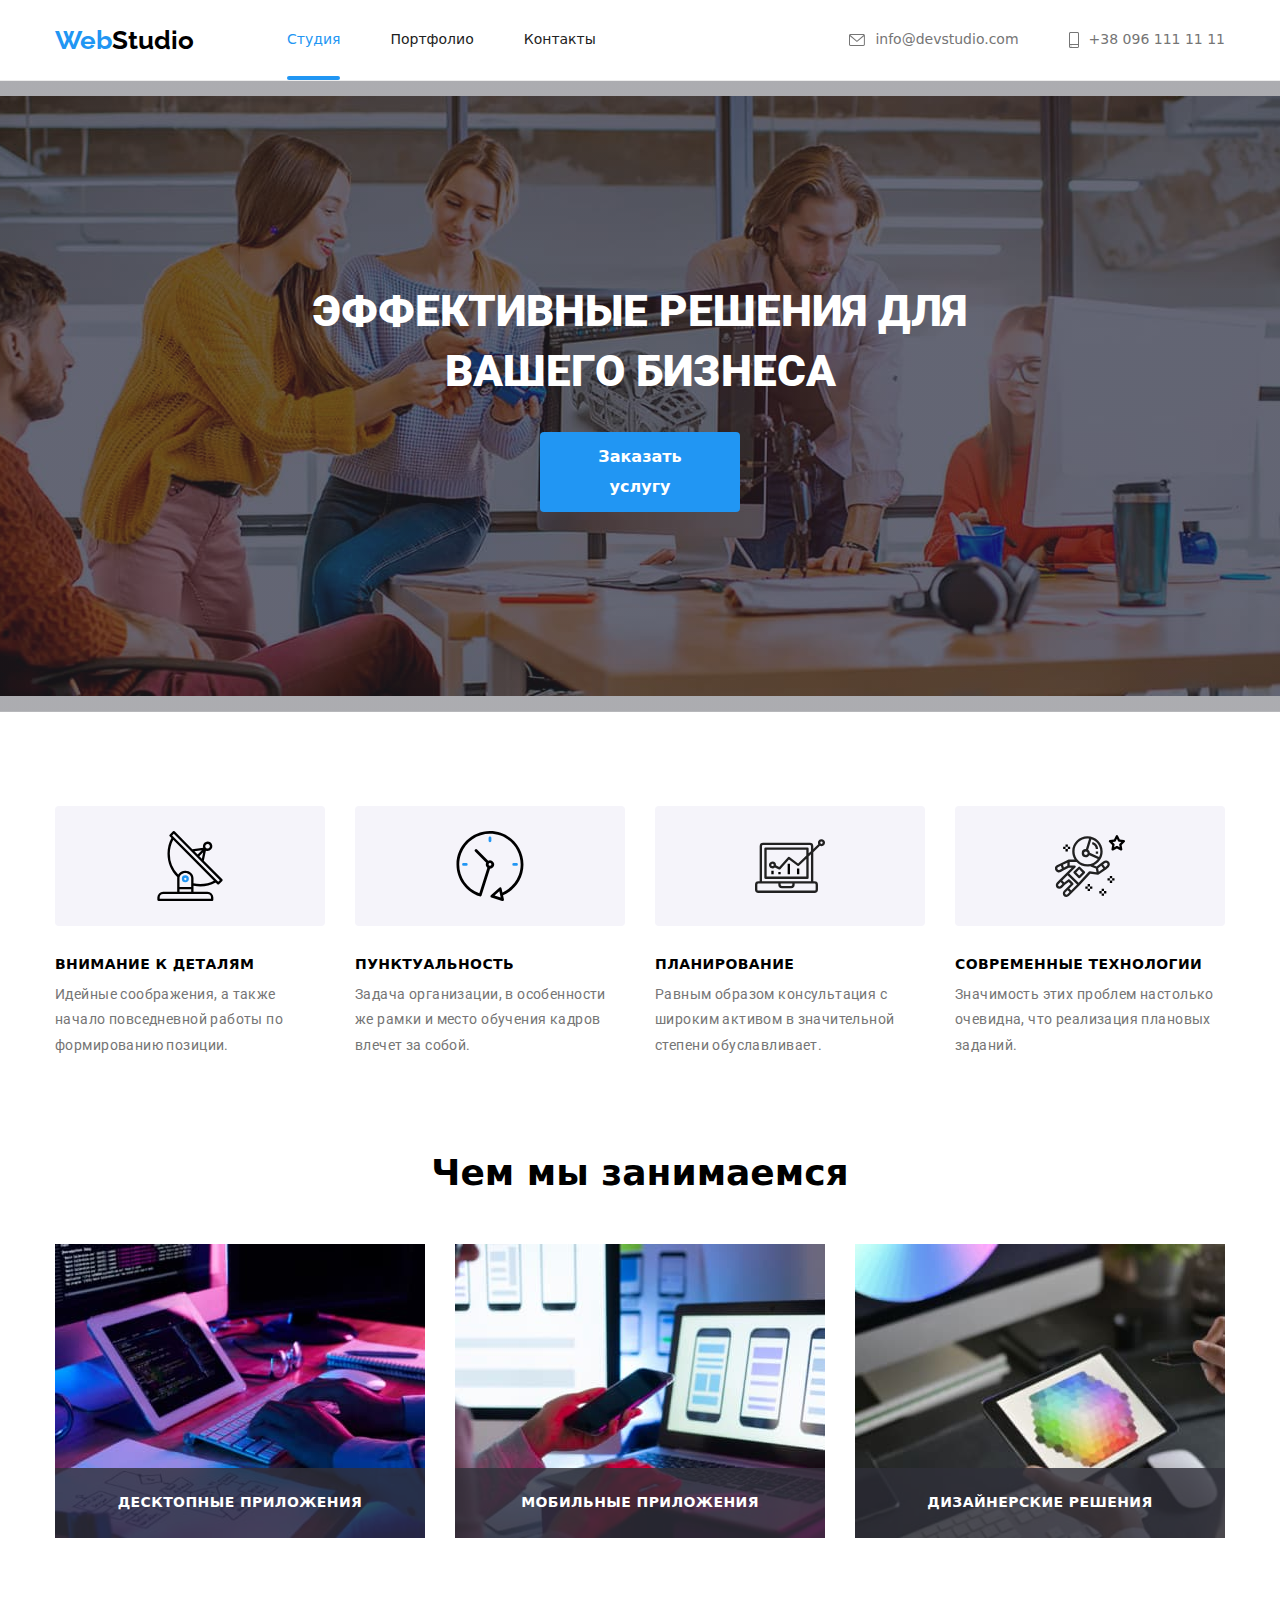
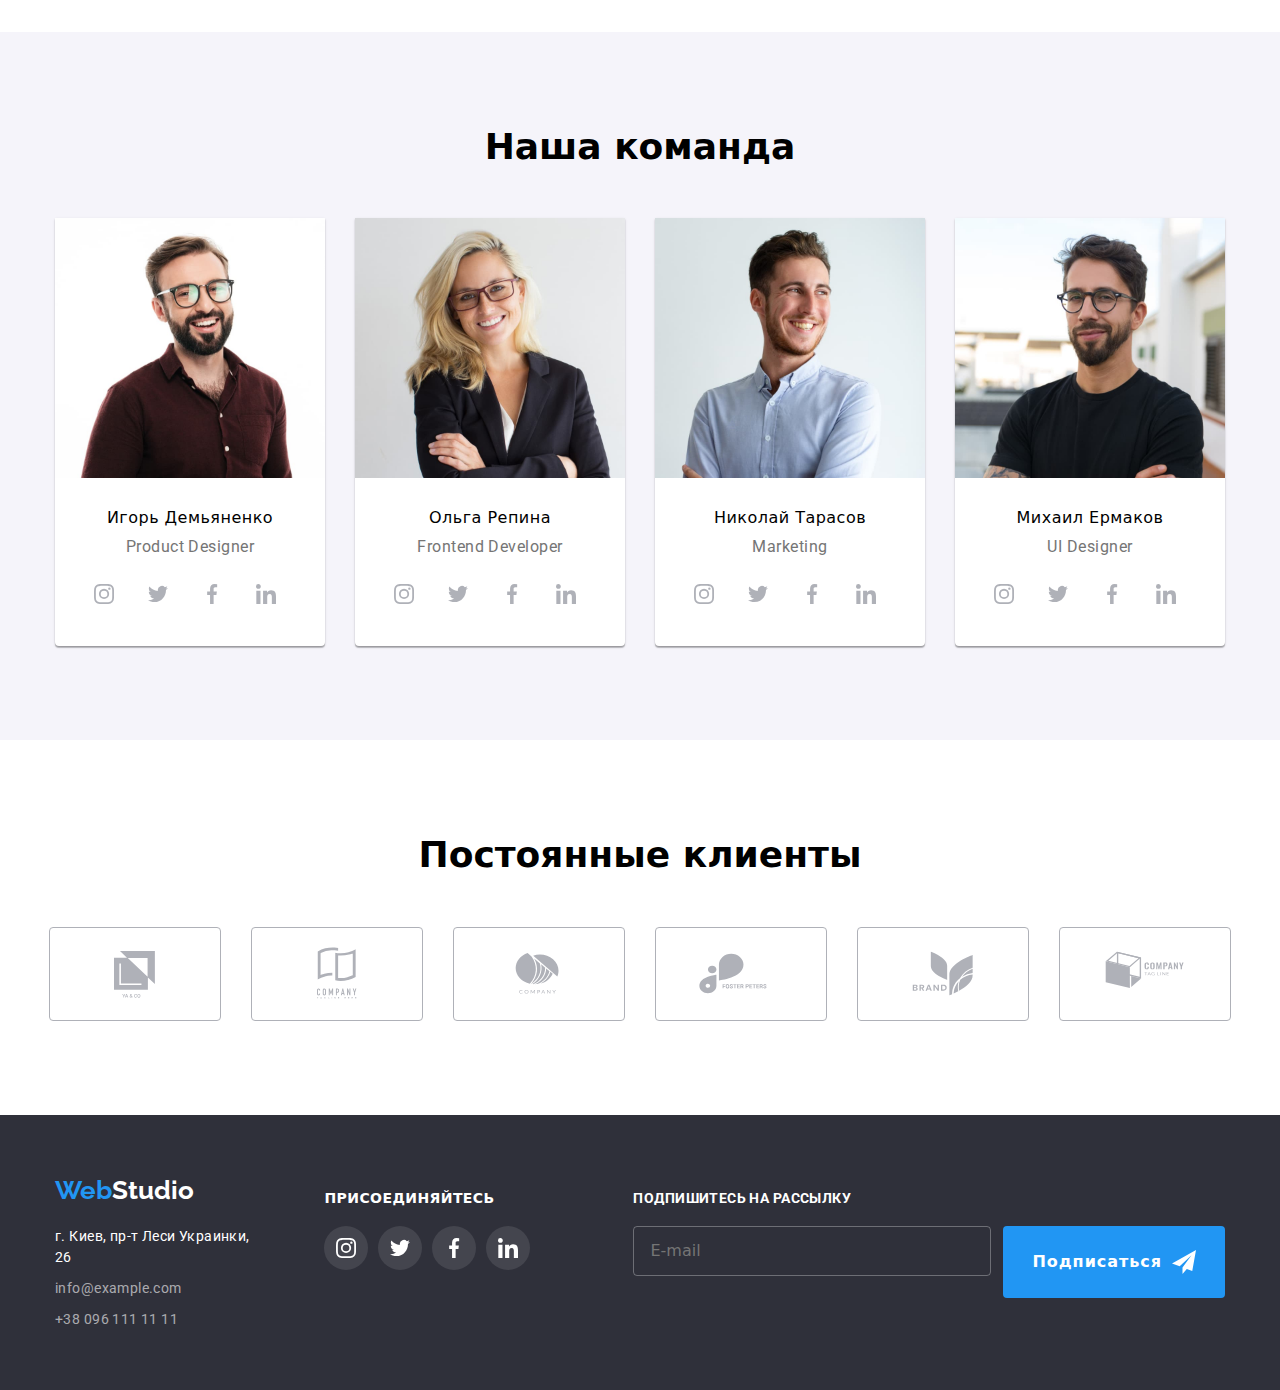
==== commit 4ca044f1: "3" ====
--- a/index.html
+++ b/index.html
@@ -8,7 +8,6 @@
     <link rel="preconnect" href="https://fonts.gstatic.com">
     <link href="https://fonts.googleapis.com/css2?family=Raleway:wght@700&family=Roboto:wght@400;500;700;900&display=swap"
         rel="stylesheet">
-    <link rel="stylesheet" href="https://cdnjs.cloudflare.com/ajax/libs/modern-normalize/1.0.0/modern-normalize.min.css">
     <link rel="stylesheet" href="./css/main.min.css">
 </head>
 <body>
--- a/css/main.min.css
+++ b/css/main.min.css
@@ -1,2 +1,7 @@
-h1,h2,h3,h4,h5,h6{margin:0}p{margin:0}ul,li{margin:0;padding:0;list-style-type:none}button{padding:0}svg{display:block}img{display:block}a{font-weight:500;font-size:14px;line-height:1.14;color:#212121;text-decoration:none;-webkit-transition:color 250ms cubic-bezier(0.4, 0, 0.2, 1);transition:color 250ms cubic-bezier(0.4, 0, 0.2, 1)}a:hover,a:focus{color:#2196f3}.hero-section,.feature-section,.our-team-section,.our-client-section{padding-top:94px;padding-bottom:94px;font-size:14px;line-height:1.71}.feature-section__title,.our-team-section__title,.our-client-section__title{font-weight:bold;font-size:36px;line-height:1.17;text-align:center;margin-bottom:50px}.feature-list__title{font-weight:bold;font-size:14px;letter-spacing:0.03em;line-height:1.15;text-transform:uppercase;margin-bottom:10px}.feature-list__text,.card-team__text,.footer-contact__wrapper--address,.footer-form__text{font-family:Roboto;font-style:normal;font-weight:normal;font-size:14px;letter-spacing:0.03em;color:#757575}.container,.footer__container{margin-left:auto;margin-right:auto;padding-left:15px;padding-right:15px;width:1200px}.container-flex{display:-webkit-box;display:-ms-flexbox;display:flex;-webkit-box-align:center;-ms-flex-align:center;align-items:center}.page-header{border-bottom:1px solid #ececec}.site-nav__list{display:-webkit-box;display:-ms-flexbox;display:flex;-webkit-box-align:center;-ms-flex-align:center;align-items:center;margin:0;padding-left:93px;font-weight:500;font-size:14px;line-height:1.14;list-style-type:none}.site-nav__item{margin:0}.site-nav__item+.site-nav__item{margin-left:50px}.site-nav__link{padding:32px 0;display:block;font-weight:500;font-size:14px;line-height:1.14;color:#212121;text-decoration:none;-webkit-transition:color 250ms cubic-bezier(0.4, 0, 0.2, 1);transition:color 250ms cubic-bezier(0.4, 0, 0.2, 1)}.site-nav__link.current{position:relative;color:#2196f3}.site-nav__link.current::after{content:'';display:block;width:100%;height:4px;background-color:#2196f3;border-radius:2px;position:absolute;left:0;bottom:0}.site-nav__link:hover,.site-nav__link:focus{color:#2196f3}.contact-nav{display:-webkit-box;display:-ms-flexbox;display:flex;margin-left:auto}.contact-nav__item{font-weight:500;font-size:14px;line-height:1.14;list-style-type:none}.contact-nav__item+.contact-nav__item{margin-left:50px}.contact-nav__link{display:-webkit-box;display:-ms-flexbox;display:flex;-webkit-box-align:center;-ms-flex-align:center;align-items:center;color:#757575;text-decoration:none}.contact-nav__icon{margin-right:10px;fill:currentColor;-webkit-transition:fill 250ms cubic-bezier(0.4, 0, 0.2, 1),color 250ms cubic-bezier(0.4, 0, 0.2, 1);transition:fill 250ms cubic-bezier(0.4, 0, 0.2, 1),color 250ms cubic-bezier(0.4, 0, 0.2, 1)}.contact-nav__link:hover,.contact-nav__link:focus{color:#2196f3;fill:var(--accent-blue)}.logo,.footer-contact__logo{color:#2196f3;font-family:Raleway;font-weight:bold;font-size:26px;line-height:1.19;text-decoration:none}.logo .logo__header,.footer-contact__logo .logo__header{color:#000}.hero-section{text-align:center;max-width:1600px;margin-left:auto;margin-right:auto;background-image:-webkit-gradient(linear, left top, right top, from(rgba(47,48,58,0.4)), to(rgba(47,48,58,0.4))),url("../../images/backgroundhero.png");background-image:linear-gradient(to right, rgba(47,48,58,0.4), rgba(47,48,58,0.4)),url("../../images/backgroundhero.png");background-repeat:no-repeat;background-position:50% 50%}.hero-section__block{padding:106px 237px 106px 237px}.hero-section__title{margin:0 0 30px;font-weight:900;font-size:44px;line-height:137%;color:#fff;text-transform:uppercase}.hero-section__btn,.modal-btn{background-color:#2196f3;font-weight:bold;font-size:16px;line-height:1.88;text-align:center;color:#fff;width:200px;border:transparent;border-radius:4px;padding:10px 32px}.feature-list{display:-webkit-box;display:-ms-flexbox;display:flex;margin-bottom:94px;list-style:none}.feature-list__icons{display:block;padding:25px 100px;margin-bottom:30px;background-color:#f5f4fa;border-radius:4px;text-align:center}.feature-list__item{width:calc((100% - 90px) / 4)}.feature-list__item:not(:last-child){margin-right:30px}.feature-list__text{line-height:1.82}.our-skills-list{display:-webkit-box;display:-ms-flexbox;display:flex;list-style:none;padding:0}.our-skills-list__item{position:relative}.our-skills-list__item:not(:last-child){margin-right:30px}.our-skills-list__image{display:block}.our-skills-list__text{position:absolute;width:100%;left:0;bottom:0;display:block;padding:27px 0;text-align:center;background-color:rgba(47,48,58,0.8);color:#fff;text-transform:uppercase;font-weight:bold;font-size:14px;line-height:1.14;letter-spacing:0.03em}.our-team-section{background-color:#f5f4fa}.our-team-section__list{display:-webkit-box;display:-ms-flexbox;display:flex;text-align:center}.our-team-section__item{background-color:#fff;display:block;-webkit-box-shadow:0px 1px 3px rgba(0,0,0,0.12),0px 1px 1px rgba(0,0,0,0.14),0px 2px 1px rgba(0,0,0,0.2);box-shadow:0px 1px 3px rgba(0,0,0,0.12),0px 1px 1px rgba(0,0,0,0.14),0px 2px 1px rgba(0,0,0,0.2);border-radius:0px 0px 4px 4px}.our-team-section__item:not(:last-child){margin-right:30px}.card-team__title{font-weight:500;font-size:16px;line-height:119%;letter-spacing:0.03em;padding-top:30px}.card-team__text{font-size:16px;line-height:1.19;padding-top:10px;padding-bottom:16px}.social-links,.footer-social-links__list{display:-webkit-box;display:-ms-flexbox;display:flex;-webkit-box-pack:center;-ms-flex-pack:center;justify-content:center;padding-bottom:30px}.social-links__btn,.footer-social-links__btn{display:block;margin-right:10px;padding:12px;color:#afb1b8;background-color:#fff;border:none;border-radius:50%;-webkit-transition:color 250ms cubic-bezier(0.4, 0, 0.2, 1),background-color 250ms cubic-bezier(0.4, 0, 0.2, 1);transition:color 250ms cubic-bezier(0.4, 0, 0.2, 1),background-color 250ms cubic-bezier(0.4, 0, 0.2, 1)}.social-links__icon{text-align:center;fill:currentColor}.social-links__btn:hover,.footer-social-links__btn:hover,.social-links__btn:focus,.footer-social-links__btn:focus{background-color:#2196f3;color:#fff}.our-client-section__list{display:-webkit-box;display:-ms-flexbox;display:flex;-webkit-box-pack:center;-ms-flex-pack:center;justify-content:center}.our-client-section__items{padding:16px 32px;border:1px solid #afb1b8;border-radius:4px;color:#afb1b8;-webkit-transition:color 250ms cubic-bezier(0.4, 0, 0.2, 1),border 250ms cubic-bezier(0.4, 0, 0.2, 1);transition:color 250ms cubic-bezier(0.4, 0, 0.2, 1),border 250ms cubic-bezier(0.4, 0, 0.2, 1)}.our-client-section__items:not(:last-child){margin-right:30px}.our-client-section__items:hover,.our-client-section__items:focus{color:#2196f3;border:1px solid #2196f3}.our-client-section__icon{fill:currentColor}.our-client-section__items--one{padding:7px 33px 6px 32px}.our-client-section__items--two{padding:3px 33px 5px}.our-client-section__items--three{padding:8px 33px 10px 29px}.our-client-section__items--four{padding:9px 11px 10px}.our-client-section__items--five{padding:7px 22px 8px}.our-client-section__items--six{padding:7px 6px 9px}.portfolio-section{padding-top:94px;padding-bottom:94px;font-size:14px;line-height:1.71}.portfolio-btn-list{margin-bottom:50px;text-align:center}.portfolio-btn-list__item{display:inline-block;letter-spacing:0.03em;-webkit-transition:-webkit-box-shadow 250ms cubic-bezier(0.4, 0, 0.2, 1);transition:-webkit-box-shadow 250ms cubic-bezier(0.4, 0, 0.2, 1);transition:box-shadow 250ms cubic-bezier(0.4, 0, 0.2, 1);transition:box-shadow 250ms cubic-bezier(0.4, 0, 0.2, 1), -webkit-box-shadow 250ms cubic-bezier(0.4, 0, 0.2, 1)}.portfolio-btn-list__item:not(:last-child){margin-right:8px}.portfolio-btn-list__item:hover,.portfolio-btn-list__item:focus{-webkit-box-shadow:0px 3px 1px rgba(0,0,0,0.1),0px 1px 2px rgba(0,0,0,0.08),0px 2px 2px rgba(0,0,0,0.12);box-shadow:0px 3px 1px rgba(0,0,0,0.1),0px 1px 2px rgba(0,0,0,0.08),0px 2px 2px rgba(0,0,0,0.12)}.portfolio-btn-list__btn{padding:6px 22px;border:transparent;border-radius:4px;font-family:Roboto;font-weight:500;background-color:#f5f4fa;font-size:16px;line-height:1.63;text-align:center;cursor:pointer;-webkit-transition:color 250ms cubic-bezier(0.4, 0, 0.2, 1),background-color 250ms cubic-bezier(0.4, 0, 0.2, 1);transition:color 250ms cubic-bezier(0.4, 0, 0.2, 1),background-color 250ms cubic-bezier(0.4, 0, 0.2, 1)}.portfolio-btn-list__btn:hover,.portfolio-btn-list__btn:focus{background-color:#2196f3;color:#fff}.portfolio-card-list{display:-webkit-box;display:-ms-flexbox;display:flex;-ms-flex-wrap:wrap;flex-wrap:wrap}.portfolio-card-list__item:not(:nth-child(3n+3)){margin-right:30px}.portfolio-card-list__item:not(:nth-child(n+7)){margin-bottom:30px}.portfolio-card-list__item:hover,.portfolio-card-list__item:focus{-webkit-box-shadow:0px 1px 1px rgba(0,0,0,0.12),0px 4px 4px rgba(0,0,0,0.06),1px 4px 6px rgba(0,0,0,0.16);box-shadow:0px 1px 1px rgba(0,0,0,0.12),0px 4px 4px rgba(0,0,0,0.06),1px 4px 6px rgba(0,0,0,0.16)}.portfolio-card-wrapper{background-color:#fff;overflow:hidden}.portfolio-card-wrapper__link:hover,.portfolio-card-wrapper__link:focus{color:#000}.portfolio-card-wrapper__title{margin-top:20px;padding-left:24px;padding-right:auto;font-weight:bold;font-size:18px;line-height:2;letter-spacing:0.06em}.portfolio-card-wrapper__text{margin-top:4px;padding-bottom:20px;padding-left:24px;font-size:16px;line-height:1.88;letter-spacing:0.03em;color:#757575}.portfolio-image-wrapper{position:relative}.portfolio-image-wrapper__text{position:absolute;bottom:0;left:0;width:100%;height:100%;font-weight:normal;font-size:18px;line-height:1.56;letter-spacing:0.03em;color:#fff;background-color:#2196f3;opacity:0.9;padding:63px 24px;-webkit-transform:scaleY(0);transform:scaleY(0);-webkit-transform-origin:bottom;transform-origin:bottom;-webkit-transition:color 250ms cubic-bezier(0.4, 0, 0.2, 1),-webkit-transform 250ms cubic-bezier(0.4, 0, 0.2, 1),-webkit-box-shadow 250ms cubic-bezier(0.4, 0, 0.2, 1);transition:color 250ms cubic-bezier(0.4, 0, 0.2, 1),-webkit-transform 250ms cubic-bezier(0.4, 0, 0.2, 1),-webkit-box-shadow 250ms cubic-bezier(0.4, 0, 0.2, 1);transition:transform 250ms cubic-bezier(0.4, 0, 0.2, 1),box-shadow 250ms cubic-bezier(0.4, 0, 0.2, 1),color 250ms cubic-bezier(0.4, 0, 0.2, 1);transition:transform 250ms cubic-bezier(0.4, 0, 0.2, 1),box-shadow 250ms cubic-bezier(0.4, 0, 0.2, 1),color 250ms cubic-bezier(0.4, 0, 0.2, 1),-webkit-transform 250ms cubic-bezier(0.4, 0, 0.2, 1),-webkit-box-shadow 250ms cubic-bezier(0.4, 0, 0.2, 1)}.portfolio-image-wrapper:hover .portfolio-image-wrapper__text,.portfolio-image-wrapper:focus .portfolio-image-wrapper__text{-webkit-transform:scaleY(1);transform:scaleY(1);opacity:0.9}.backdrop{position:fixed;top:0;left:0;width:100%;height:100%;background:rgba(0,0,0,0.2);opacity:1;-webkit-transition:opacity 250ms cubic-bezier(0.4, 0, 0.2, 1);transition:opacity 250ms cubic-bezier(0.4, 0, 0.2, 1)}.backdrop.is-hidden{opacity:0;pointer-events:none;visibility:hidden}.backdrop.is-hidden .modal{-webkit-transform:translate(-50%, -50%) scale(0);transform:translate(-50%, -50%) scale(0)}.modal{position:absolute;top:50%;left:50%;-webkit-transform:translate(-50%, -50%) scale(1);transform:translate(-50%, -50%) scale(1);background-color:#fff;-webkit-box-shadow:0px 1px 3px rgba(0,0,0,0.12),0px 1px 1px rgba(0,0,0,0.14),0px 2px 1px rgba(0,0,0,0.2);box-shadow:0px 1px 3px rgba(0,0,0,0.12),0px 1px 1px rgba(0,0,0,0.14),0px 2px 1px rgba(0,0,0,0.2);border-radius:4px;-webkit-transition:-webkit-transform 250ms cubic-bezier(0.4, 0, 0.2, 1);transition:-webkit-transform 250ms cubic-bezier(0.4, 0, 0.2, 1);transition:transform 250ms cubic-bezier(0.4, 0, 0.2, 1);transition:transform 250ms cubic-bezier(0.4, 0, 0.2, 1), -webkit-transform 250ms cubic-bezier(0.4, 0, 0.2, 1)}.modal__close-btn{position:absolute;top:8px;right:8px;padding:9px 9px 10px 10px;border:1px solid rgba(0,0,0,0.1);border-radius:50%;background-color:#fff;cursor:pointer}.modal__close-icon{-webkit-transition:fill 250ms cubic-bezier(0.4, 0, 0.2, 1);transition:fill 250ms cubic-bezier(0.4, 0, 0.2, 1)}.modal__close-icon:hover{fill:#2196f3}.block-form{padding:40px;-webkit-box-shadow:0px 1px 3px rgba(0,0,0,0.12),0px 1px 1px rgba(0,0,0,0.14),0px 2px 1px rgba(0,0,0,0.2);box-shadow:0px 1px 3px rgba(0,0,0,0.12),0px 1px 1px rgba(0,0,0,0.14),0px 2px 1px rgba(0,0,0,0.2);border-radius:4px}.block-form__title{font-weight:bold;font-size:20px;line-height:1.15;text-align:center;letter-spacing:0.03em;margin-bottom:12px}.contact-form{display:-webkit-box;display:-ms-flexbox;display:flex;-webkit-box-orient:vertical;-webkit-box-direction:normal;-ms-flex-direction:column;flex-direction:column}.contact-form__label,.contact-form__label--area,.contact-form__label--agreement{position:relative;font-size:12px;font-style:normal;line-height:1.17;letter-spacing:0.01em;color:#757575;margin-bottom:10px}.contact-form__text{display:block;margin-bottom:4px}.contact-form__input{width:448px;outline:none;border:1px solid rgba(33,33,33,0.2);border-radius:4px;padding:11px 41px;font-family:Roboto, sans-serif;font-style:normal;font-weight:normal;font-size:14px;line-height:1.15;letter-spacing:0.01em}.contact-form__icon{position:absolute;bottom:14px;left:15px;-webkit-transition:border 250ms cubic-bezier(0.4, 0, 0.2, 1),fill 250ms cubic-bezier(0.4, 0, 0.2, 1);transition:border 250ms cubic-bezier(0.4, 0, 0.2, 1),fill 250ms cubic-bezier(0.4, 0, 0.2, 1)}.contact-form__label:focus-within .contact-form__icon,.contact-form__label--area:focus-within .contact-form__icon,.contact-form__label--agreement:focus-within .contact-form__icon{border:1px solid #2196f3;fill:#2196f3;border:none}.contact-form .label-form .form-input{-webkit-transition:border 250ms cubic-bezier(0.4, 0, 0.2, 1),border-color 250ms cubic-bezier(0.4, 0, 0.2, 1);transition:border 250ms cubic-bezier(0.4, 0, 0.2, 1),border-color 250ms cubic-bezier(0.4, 0, 0.2, 1)}.contact-form__label:focus-within .contact-form__input,.contact-form__label--area:focus-within .contact-form__input,.contact-form__label--agreement:focus-within .contact-form__input{border:1px solid #2196f3;border-color:color-accent}.contact-form__label--area{margin-bottom:20px}.contact-form__input--area{width:100%;padding:11px 15px;resize:none;font-size:12px;line-height:1.17;letter-spacing:0.01em}.contact-form__label--agreement{display:inline-block;margin-bottom:30px;padding:0 15px}.contact-form__input--checkbox{position:absolute;-webkit-appearance:none;-moz-appearance:none;appearance:none}.contact-form__input--checkbox:checked+.checkbox{background-color:#2196f3;background-image:url("../images/svg/iconcheck.svg");background-size:contain;background-origin:border-box;border-color:#2196f3}.contact-form__text--agreement{font-weight:normal;font-size:14px;line-height:1.71;letter-spacing:0.03em;margin-left:7px}.contact-form__text--agreement-accent{color:#2196f3}.checkbox{display:inline-block;width:16px;height:15px;border:2px solid #212121;border-radius:2px}.modal-btn{margin:auto}.footer{background-color:#2f303a}.footer__container{display:-webkit-box;display:-ms-flexbox;display:flex;padding-top:60px;padding-bottom:60px}.footer-contact{margin-right:70px}.footer-contact__logo{display:block;margin-bottom:20px}.footer-contact__logo--footer{color:#fff}.footer-contact__wrapper--address{line-height:1.55;color:#fff;margin-bottom:9px}.footer-contact__wrapper--mail,.footer-contact__wrapper--tel{display:block;font-size:14px;line-height:1.55;color:rgba(255,255,255,0.6)}.footer-contact__wrapper--mail{margin-bottom:9px}.footer-social-links{padding-top:15px}.footer-social-links__title{margin-bottom:20px;font-weight:bold;font-size:14px;line-height:1.15;letter-spacing:0.03em;text-transform:uppercase;color:#fff}.footer-social-links__btn{background-color:rgba(255,255,255,0.1);fill:#fff}.footer-form{display:-webkit-box;display:-ms-flexbox;display:flex;-webkit-box-orient:horizontal;-webkit-box-direction:normal;-ms-flex-direction:row;flex-direction:row;padding-top:15px;padding-bottom:32px;margin-left:93px}.footer-form__text{font-weight:bold;display:block;text-transform:uppercase;color:#fff;margin-bottom:20px}.footer-form__input{outline:none;width:358px;padding:15px 16px;border:1px solid rgba(255,255,255,0.3);border-radius:4px;background-color:transparent;color:#fff}.footer-form__label{display:-webkit-box;display:-ms-flexbox;display:flex;-webkit-box-orient:vertical;-webkit-box-direction:normal;-ms-flex-direction:column;flex-direction:column;margin-right:12px}.footer-form__icon{display:block;margin-left:10px}.footer-form__btn{display:-webkit-box;display:-ms-flexbox;display:flex;-webkit-box-align:center;-ms-flex-align:center;align-items:center;background-color:#2196f3;font-weight:bold;font-style:normal;font-size:16px;line-height:1.88;letter-spacing:0.06em;text-align:center;color:#fff;padding:0 29px;border:transparent;border-radius:4px;margin-top:36px}
+/*! modern-normalize v1.0.0 | MIT License | https://github.com/sindresorhus/modern-normalize */*,*::before,*::after{-webkit-box-sizing:border-box;box-sizing:border-box}:root{-moz-tab-size:4;-o-tab-size:4;tab-size:4}html{line-height:1.15;-webkit-text-size-adjust:100%}body{margin:0}body{font-family:system-ui,-apple-system,"Segoe UI",Roboto,Helvetica,Arial,sans-serif,"Apple Color Emoji","Segoe UI Emoji"}hr{height:0;color:inherit}abbr[title]{-webkit-text-decoration:underline dotted;text-decoration:underline dotted}b,strong{font-weight:bolder}code,kbd,samp,pre{font-family:ui-monospace,+ SFMono-Regular,+ Consolas,+ 'Liberation Mono',+ Menlo,+ monospace;font-size:1em}small{font-size:80%}sub,sup{font-size:75%;line-height:0;position:relative;vertical-align:baseline}sub{bottom:-0.25em}sup{top:-0.5em}table{text-indent:0;border-color:inherit}button,input,optgroup,select,textarea{font-family:inherit;font-size:100%;line-height:1.15;margin:0}button,select{text-transform:none}button,[type='button'],[type='reset'],[type='submit']{-webkit-appearance:button}::-moz-focus-inner{border-style:none;padding:0}:-moz-focusring{outline:1px dotted ButtonText}:-moz-ui-invalid{box-shadow:none}legend{padding:0}progress{vertical-align:baseline}::-webkit-inner-spin-button,::-webkit-outer-spin-button{height:auto}[type='search']{-webkit-appearance:textfield;outline-offset:-2px}::-webkit-search-decoration{-webkit-appearance:none}::-webkit-file-upload-button{-webkit-appearance:button;font:inherit}summary{display:list-item}h1,h2,h3,h4,h5,h6{margin:0}p{margin:0}ul,li{margin:0;padding:0;list-style-type:none}button{padding:0}svg{display:block}img{display:block}a{font-weight:500;font-size:14px;line-height:1.14;color:#212121;text-decoration:none;-webkit-transition:color 250ms cubic-bezier(0.4, 0, 0.2, 1);transition:color 250ms cubic-bezier(0.4, 0, 0.2, 1)}a:hover,a:focus{color:#2196f3}.hero-section,.feature-section,.our-client-section{padding-top:94px;padding-bottom:94px;font-size:14px;line-height:1.71}.feature-section__title,.our-team-section__title,.our-client-section__title{font-weight:bold;font-size:36px;line-height:1.17;text-align:center;margin-bottom:50px}.feature-list__title{font-weight:bold;font-size:14px;letter-spacing:0.03em;line-height:1.15;text-transform:uppercase;margin-bottom:10px}.feature-list__text,.card-team__text,.footer-contact__wrapper--address,.footer-contact__wrapper--mail,.footer-contact__wrapper--tel,.footer-form__text{font-family:Roboto, sans-serif;font-style:normal;font-weight:normal;font-size:14px;letter-spacing:0.03em;color:#757575}.container,.footer__container{margin-left:auto;margin-right:auto;padding-left:15px;padding-right:15px;width:1200px}.container-flex{display:-webkit-box;display:-ms-flexbox;display:flex;-webkit-box-align:center;-ms-flex-align:center;align-items:center}.section,.our-team-section{padding-top:94px;padding-bottom:94px;font-size:14px;line-height:1.71}.page-header{border-bottom:1px solid #ececec}.site-nav__list{display:-webkit-box;display:-ms-flexbox;display:flex;-webkit-box-align:center;-ms-flex-align:center;align-items:center;margin:0;padding-left:93px;font-weight:500;font-size:14px;line-height:1.14;list-style-type:none}.site-nav__item{margin:0}.site-nav__item+.site-nav__item{margin-left:50px}.site-nav__link{padding:32px 0;display:block;font-weight:500;font-size:14px;line-height:1.14;color:#212121;text-decoration:none;-webkit-transition:color 250ms cubic-bezier(0.4, 0, 0.2, 1);transition:color 250ms cubic-bezier(0.4, 0, 0.2, 1)}.site-nav__link:hover,.site-nav__link:focus{color:#2196f3}.site-nav__link.current{position:relative;color:#2196f3}.site-nav__link.current::after{content:'';display:block;width:100%;height:4px;background-color:#2196f3;border-radius:2px;position:absolute;left:0;bottom:0}.contact-nav{display:-webkit-box;display:-ms-flexbox;display:flex;margin-left:auto}.contact-nav__item{font-weight:500;font-size:14px;line-height:1.14;list-style-type:none}.contact-nav__item+.contact-nav__item{margin-left:50px}.contact-nav__link{display:-webkit-box;display:-ms-flexbox;display:flex;-webkit-box-align:center;-ms-flex-align:center;align-items:center;color:#757575;text-decoration:none}.contact-nav__link:hover,.contact-nav__link:focus{color:#2196f3;fill:var(--accent-blue)}.contact-nav__icon{margin-right:10px;fill:currentColor;-webkit-transition:fill 250ms cubic-bezier(0.4, 0, 0.2, 1),color 250ms cubic-bezier(0.4, 0, 0.2, 1);transition:fill 250ms cubic-bezier(0.4, 0, 0.2, 1),color 250ms cubic-bezier(0.4, 0, 0.2, 1)}.logo,.footer-contact__logo{color:#2196f3;font-family:Raleway, sans-serif;font-weight:bold;font-size:26px;line-height:1.19;text-decoration:none}.logo .logo__header,.footer-contact__logo .logo__header{color:#000}.hero-section{text-align:center;max-width:1600px;margin-left:auto;margin-right:auto;background-image:-webkit-gradient(linear, left top, right top, from(rgba(47,48,58,0.4)), to(rgba(47,48,58,0.4))),url("../../images/backgroundhero.png");background-image:linear-gradient(to right, rgba(47,48,58,0.4), rgba(47,48,58,0.4)),url("../../images/backgroundhero.png");background-repeat:no-repeat;background-position:50% 50%}.hero-section__block{padding:106px 237px 106px 237px}.hero-section__title{margin:0 0 30px;font-family:Roboto, sans-serif;font-weight:900;font-size:44px;line-height:137%;color:#fff;text-transform:uppercase}.hero-section__btn,.modal-btn{background-color:#2196f3;font-weight:bold;font-size:16px;line-height:1.88;text-align:center;color:#fff;width:200px;border:transparent;border-radius:4px;cursor:pointer;padding:10px 32px}.feature-list{display:-webkit-box;display:-ms-flexbox;display:flex;margin-bottom:94px;list-style:none}.feature-list__icons{display:block;padding:25px 100px;margin-bottom:30px;background-color:#f5f4fa;border-radius:4px;text-align:center}.feature-list__item{width:calc((100% - 90px) / 4)}.feature-list__item:not(:last-child){margin-right:30px}.feature-list__text{line-height:1.82}.our-skills-list{display:-webkit-box;display:-ms-flexbox;display:flex;list-style:none;padding:0}.our-skills-list__item{position:relative}.our-skills-list__item:not(:last-child){margin-right:30px}.our-skills-list__image{display:block}.our-skills-list__text{position:absolute;width:100%;left:0;bottom:0;display:block;padding:27px 0;text-align:center;background-color:rgba(47,48,58,0.8);color:#fff;text-transform:uppercase;font-weight:bold;font-size:14px;line-height:1.14;letter-spacing:0.03em}.our-team-section{background-color:#f5f4fa}.our-team-section__list{display:-webkit-box;display:-ms-flexbox;display:flex;text-align:center}.our-team-section__item{background-color:#fff;display:block;-webkit-box-shadow:0px 1px 3px rgba(0,0,0,0.12),0px 1px 1px rgba(0,0,0,0.14),0px 2px 1px rgba(0,0,0,0.2);box-shadow:0px 1px 3px rgba(0,0,0,0.12),0px 1px 1px rgba(0,0,0,0.14),0px 2px 1px rgba(0,0,0,0.2);border-radius:0px 0px 4px 4px}.our-team-section__item:not(:last-child){margin-right:30px}.card-team__title{font-weight:500;font-size:16px;line-height:119%;letter-spacing:0.03em;padding-top:30px}.card-team__text{font-size:16px;line-height:1.19;padding-top:10px;padding-bottom:16px}.social-links,.footer-social-links__list{display:-webkit-box;display:-ms-flexbox;display:flex;-webkit-box-pack:center;-ms-flex-pack:center;justify-content:center;padding-bottom:30px}.social-links__btn,.footer-social-links__btn{display:block;margin-right:10px;padding:12px;color:#afb1b8;background-color:#fff;border:none;border-radius:50%;cursor:pointer;-webkit-transition:color 250ms cubic-bezier(0.4, 0, 0.2, 1),background-color 250ms cubic-bezier(0.4, 0, 0.2, 1);transition:color 250ms cubic-bezier(0.4, 0, 0.2, 1),background-color 250ms cubic-bezier(0.4, 0, 0.2, 1)}.social-links__btn:hover,.footer-social-links__btn:hover,.social-links__btn:focus,.footer-social-links__btn:focus{background-color:#2196f3;color:#fff}.social-links__icon{text-align:center;fill:currentColor}.our-client-section__list{display:-webkit-box;display:-ms-flexbox;display:flex;-webkit-box-pack:center;-ms-flex-pack:center;justify-content:center}.our-client-section__items{padding:16px 32px;border:1px solid #afb1b8;border-radius:4px;color:#afb1b8;cursor:pointer;-webkit-transition:color 250ms cubic-bezier(0.4, 0, 0.2, 1),border 250ms cubic-bezier(0.4, 0, 0.2, 1);transition:color 250ms cubic-bezier(0.4, 0, 0.2, 1),border 250ms cubic-bezier(0.4, 0, 0.2, 1)}.our-client-section__items:hover,.our-client-section__items:focus{color:#2196f3;border:1px solid #2196f3}.our-client-section__items:not(:last-child){margin-right:30px}.our-client-section__icon{fill:currentColor}.our-client-section__items--one{padding:7px 33px 6px 32px}.our-client-section__items--two{padding:3px 33px 5px}.our-client-section__items--three{padding:8px 33px 10px 29px}.our-client-section__items--four{padding:9px 11px 10px}.our-client-section__items--five{padding:7px 22px 8px}.our-client-section__items--six{padding:7px 6px 9px}.portfolio-section{padding-top:94px;padding-bottom:94px;font-size:14px;line-height:1.71}.portfolio-btn-list{margin-bottom:50px;text-align:center}.portfolio-btn-list__item{display:inline-block;letter-spacing:0.03em;-webkit-transition:-webkit-box-shadow 250ms cubic-bezier(0.4, 0, 0.2, 1);transition:-webkit-box-shadow 250ms cubic-bezier(0.4, 0, 0.2, 1);transition:box-shadow 250ms cubic-bezier(0.4, 0, 0.2, 1);transition:box-shadow 250ms cubic-bezier(0.4, 0, 0.2, 1), -webkit-box-shadow 250ms cubic-bezier(0.4, 0, 0.2, 1);cursor:pointer}.portfolio-btn-list__item:hover,.portfolio-btn-list__item:focus{-webkit-box-shadow:0px 3px 1px rgba(0,0,0,0.1),0px 1px 2px rgba(0,0,0,0.08),0px 2px 2px rgba(0,0,0,0.12);box-shadow:0px 3px 1px rgba(0,0,0,0.1),0px 1px 2px rgba(0,0,0,0.08),0px 2px 2px rgba(0,0,0,0.12)}.portfolio-btn-list__item:not(:last-child){margin-right:8px}.portfolio-btn-list__btn{padding:6px 22px;border:transparent;border-radius:4px;font-family:Roboto, sans-serif;font-weight:500;background-color:#f5f4fa;font-size:16px;line-height:1.63;text-align:center;cursor:pointer;-webkit-transition:color 250ms cubic-bezier(0.4, 0, 0.2, 1),background-color 250ms cubic-bezier(0.4, 0, 0.2, 1);transition:color 250ms cubic-bezier(0.4, 0, 0.2, 1),background-color 250ms cubic-bezier(0.4, 0, 0.2, 1)}.portfolio-btn-list__btn:hover,.portfolio-btn-list__btn:focus{background-color:#2196f3;color:#fff}.portfolio-card-list{display:-webkit-box;display:-ms-flexbox;display:flex;-ms-flex-wrap:wrap;flex-wrap:wrap}.portfolio-card-list__item:not(:nth-child(3n+3)){margin-right:30px}.portfolio-card-list__item:not(:nth-child(n+7)){margin-bottom:30px}.portfolio-card-list__item:hover,.portfolio-card-list__item:focus{-webkit-box-shadow:0px 1px 1px rgba(0,0,0,0.12),0px 4px 4px rgba(0,0,0,0.06),1px 4px 6px rgba(0,0,0,0.16);box-shadow:0px 1px 1px rgba(0,0,0,0.12),0px 4px 4px rgba(0,0,0,0.06),1px 4px 6px rgba(0,0,0,0.16)}.portfolio-card-wrapper{background-color:#fff;overflow:hidden}.portfolio-card-wrapper__link:hover,.portfolio-card-wrapper__link:focus{color:#000}.portfolio-card-wrapper__title{margin-top:20px;padding-left:24px;padding-right:auto;font-weight:bold;font-size:18px;line-height:2;letter-spacing:0.06em}.portfolio-card-wrapper__text{margin-top:4px;padding-bottom:20px;padding-left:24px;font-size:16px;line-height:1.88;letter-spacing:0.03em;color:#757575}.portfolio-image-wrapper{position:relative}.portfolio-image-wrapper__text{position:absolute;bottom:0;left:0;width:100%;height:100%;font-weight:normal;font-size:18px;line-height:1.56;letter-spacing:0.03em;color:#fff;background-color:#2196f3;opacity:0.9;padding:63px 24px;-webkit-transform:scaleY(0);transform:scaleY(0);-webkit-transform-origin:bottom;transform-origin:bottom;-webkit-transition:color 250ms cubic-bezier(0.4, 0, 0.2, 1),-webkit-transform 250ms cubic-bezier(0.4, 0, 0.2, 1),-webkit-box-shadow 250ms cubic-bezier(0.4, 0, 0.2, 1);transition:color 250ms cubic-bezier(0.4, 0, 0.2, 1),-webkit-transform 250ms cubic-bezier(0.4, 0, 0.2, 1),-webkit-box-shadow 250ms cubic-bezier(0.4, 0, 0.2, 1);transition:transform 250ms cubic-bezier(0.4, 0, 0.2, 1),box-shadow 250ms cubic-bezier(0.4, 0, 0.2, 1),color 250ms cubic-bezier(0.4, 0, 0.2, 1);transition:transform 250ms cubic-bezier(0.4, 0, 0.2, 1),box-shadow 250ms cubic-bezier(0.4, 0, 0.2, 1),color 250ms cubic-bezier(0.4, 0, 0.2, 1),-webkit-transform 250ms cubic-bezier(0.4, 0, 0.2, 1),-webkit-box-shadow 250ms cubic-bezier(0.4, 0, 0.2, 1)}.portfolio-card-wrapper:hover .portfolio-image-wrapper__text,.portfolio-card-wrapper:focus .portfolio-image-wrapper__text{-webkit-transform:scaleY(1);transform:scaleY(1);opacity:0.9}.backdrop{position:fixed;top:0;left:0;width:100%;height:100%;background:rgba(0,0,0,0.2);opacity:1;-webkit-transition:opacity 250ms cubic-bezier(0.4, 0, 0.2, 1);transition:opacity 250ms cubic-bezier(0.4, 0, 0.2, 1)}.backdrop.is-hidden{opacity:0;pointer-events:none;visibility:hidden}.backdrop.is-hidden .modal{-webkit-transform:translate(-50%, -50%) scale(0);transform:translate(-50%, -50%) scale(0)}.modal{position:absolute;top:50%;left:50%;-webkit-transform:translate(-50%, -50%) scale(1);transform:translate(-50%, -50%) scale(1);background-color:#fff;-webkit-box-shadow:0px 1px 3px rgba(0,0,0,0.12),0px 1px 1px rgba(0,0,0,0.14),0px 2px 1px rgba(0,0,0,0.2);box-shadow:0px 1px 3px rgba(0,0,0,0.12),0px 1px 1px rgba(0,0,0,0.14),0px 2px 1px rgba(0,0,0,0.2);border-radius:4px;-webkit-transition:-webkit-transform 250ms cubic-bezier(0.4, 0, 0.2, 1);transition:-webkit-transform 250ms cubic-bezier(0.4, 0, 0.2, 1);transition:transform 250ms cubic-bezier(0.4, 0, 0.2, 1);transition:transform 250ms cubic-bezier(0.4, 0, 0.2, 1), -webkit-transform 250ms cubic-bezier(0.4, 0, 0.2, 1)}.modal__close-btn{position:absolute;top:8px;right:8px;padding:9px 9px 10px 10px;border:1px solid rgba(0,0,0,0.1);border-radius:50%;background-color:#fff;cursor:pointer}.modal__close-icon{-webkit-transition:fill 250ms cubic-bezier(0.4, 0, 0.2, 1);transition:fill 250ms cubic-bezier(0.4, 0, 0.2, 1)}.modal__close-icon:hover{fill:#2196f3}.block-form{padding:40px;-webkit-box-shadow:0px 1px 3px rgba(0,0,0,0.12),0px 1px 1px rgba(0,0,0,0.14),0px 2px 1px rgba(0,0,0,0.2);box-shadow:0px 1px 3px rgba(0,0,0,0.12),0px 1px 1px rgba(0,0,0,0.14),0px 2px 1px rgba(0,0,0,0.2);border-radius:4px}.block-form__title{font-weight:bold;font-size:20px;line-height:1.15;text-align:center;letter-spacing:0.03em;margin-bottom:12px}.contact-form{display:-webkit-box;display:-ms-flexbox;display:flex;-webkit-box-orient:vertical;-webkit-box-direction:normal;-ms-flex-direction:column;flex-direction:column}.contact-form__label,.contact-form__label--area,.contact-form__label--agreement{position:relative;font-size:12px;font-style:normal;line-height:1.17;letter-spacing:0.01em;color:#757575;margin-bottom:10px}.contact-form__text{display:block;margin-bottom:4px}.contact-form__input{width:448px;outline:none;border:1px solid rgba(33,33,33,0.2);border-radius:4px;padding:11px 41px;font-family:Roboto, sans-serif;font-style:normal;font-weight:normal;font-size:14px;line-height:1.15;letter-spacing:0.01em;-webkit-transition:border 250ms cubic-bezier(0.4, 0, 0.2, 1);transition:border 250ms cubic-bezier(0.4, 0, 0.2, 1)}.contact-form__icon{position:absolute;bottom:14px;left:15px;-webkit-transition:fill 250ms cubic-bezier(0.4, 0, 0.2, 1);transition:fill 250ms cubic-bezier(0.4, 0, 0.2, 1)}.contact-form__label:focus-within .contact-form__icon,.contact-form__label--area:focus-within .contact-form__icon,.contact-form__label--agreement:focus-within .contact-form__icon{fill:#2196f3}.contact-form__label:focus-within .contact-form__input,.contact-form__label--area:focus-within .contact-form__input,.contact-form__label--agreement:focus-within .contact-form__input{border:1px solid #2196f3}.contact-form__label--area:focus-within .contact-form__input--area{border:1px solid #2196f3}.contact-form__label--area{margin-bottom:20px}.contact-form__input--area{width:100%;padding:11px 15px;resize:none;font-size:12px;line-height:1.17;letter-spacing:0.01em}.contact-form__label--area:focus-within .contact-form__input--area{outline:none;border:1px solid #2196f3}.contact-form__label--agreement{display:inline-block;margin-bottom:30px;padding:0 15px}.contact-form__input--checkbox{position:absolute;-webkit-appearance:none;-moz-appearance:none;appearance:none}.contact-form__input--checkbox:checked+.checkbox{background-color:#2196f3;background-image:url("../images/svg/iconcheck.svg");background-size:contain;background-origin:border-box;border-color:#2196f3}.contact-form__text--agreement{font-weight:normal;font-size:14px;line-height:1.71;letter-spacing:0.03em;margin-left:7px}.contact-form__text--agreement-accent{color:#2196f3}.checkbox{display:inline-block;width:16px;height:15px;border:2px solid #212121;border-radius:2px}.modal-btn{margin:auto}.footer{background-color:#2f303a}.footer__container{display:-webkit-box;display:-ms-flexbox;display:flex;padding-top:60px;padding-bottom:60px}.footer-contact{margin-right:70px}.footer-contact__logo{display:block;margin-bottom:20px}.footer-contact__logo--footer{color:#fff}.footer-contact__wrapper--address{line-height:1.55;color:#fff;margin-bottom:9px}.footer-contact__wrapper--mail,.footer-contact__wrapper--tel{display:block;font-size:14px;line-height:1.55;color:rgba(255,255,255,0.6)}.footer-contact__wrapper--mail{margin-bottom:9px}.footer-social-links{padding-top:15px}.footer-social-links__title{margin-bottom:20px;font-weight:bold;font-size:14px;line-height:1.15;letter-spacing:0.03em;text-transform:uppercase;color:#fff}.footer-social-links__btn{background-color:rgba(255,255,255,0.1);fill:#fff}.footer-form{display:-webkit-box;display:-ms-flexbox;display:flex;-webkit-box-orient:horizontal;-webkit-box-direction:normal;-ms-flex-direction:row;flex-direction:row;padding-top:15px;padding-bottom:32px;margin-left:93px}.footer-form__text{font-weight:bold;display:block;text-transform:uppercase;color:#fff;margin-bottom:20px}.footer-form__input{outline:none;width:358px;padding:15px 16px;border:1px solid rgba(255,255,255,0.3);border-radius:4px;background-color:transparent;color:#fff}.footer-form__label{display:-webkit-box;display:-ms-flexbox;display:flex;-webkit-box-orient:vertical;-webkit-box-direction:normal;-ms-flex-direction:column;flex-direction:column;margin-right:12px}.footer-form__icon{display:block;margin-left:10px}.footer-form__btn{display:-webkit-box;display:-ms-flexbox;display:flex;-webkit-box-align:center;-ms-flex-align:center;align-items:center;background-color:#2196f3;font-weight:bold;font-style:normal;font-size:16px;line-height:1.88;letter-spacing:0.06em;text-align:center;color:#fff;padding:0 29px;border:transparent;border-radius:4px;cursor:pointer;margin-top:36px}
 /*# sourceMappingURL=main.min.css.map */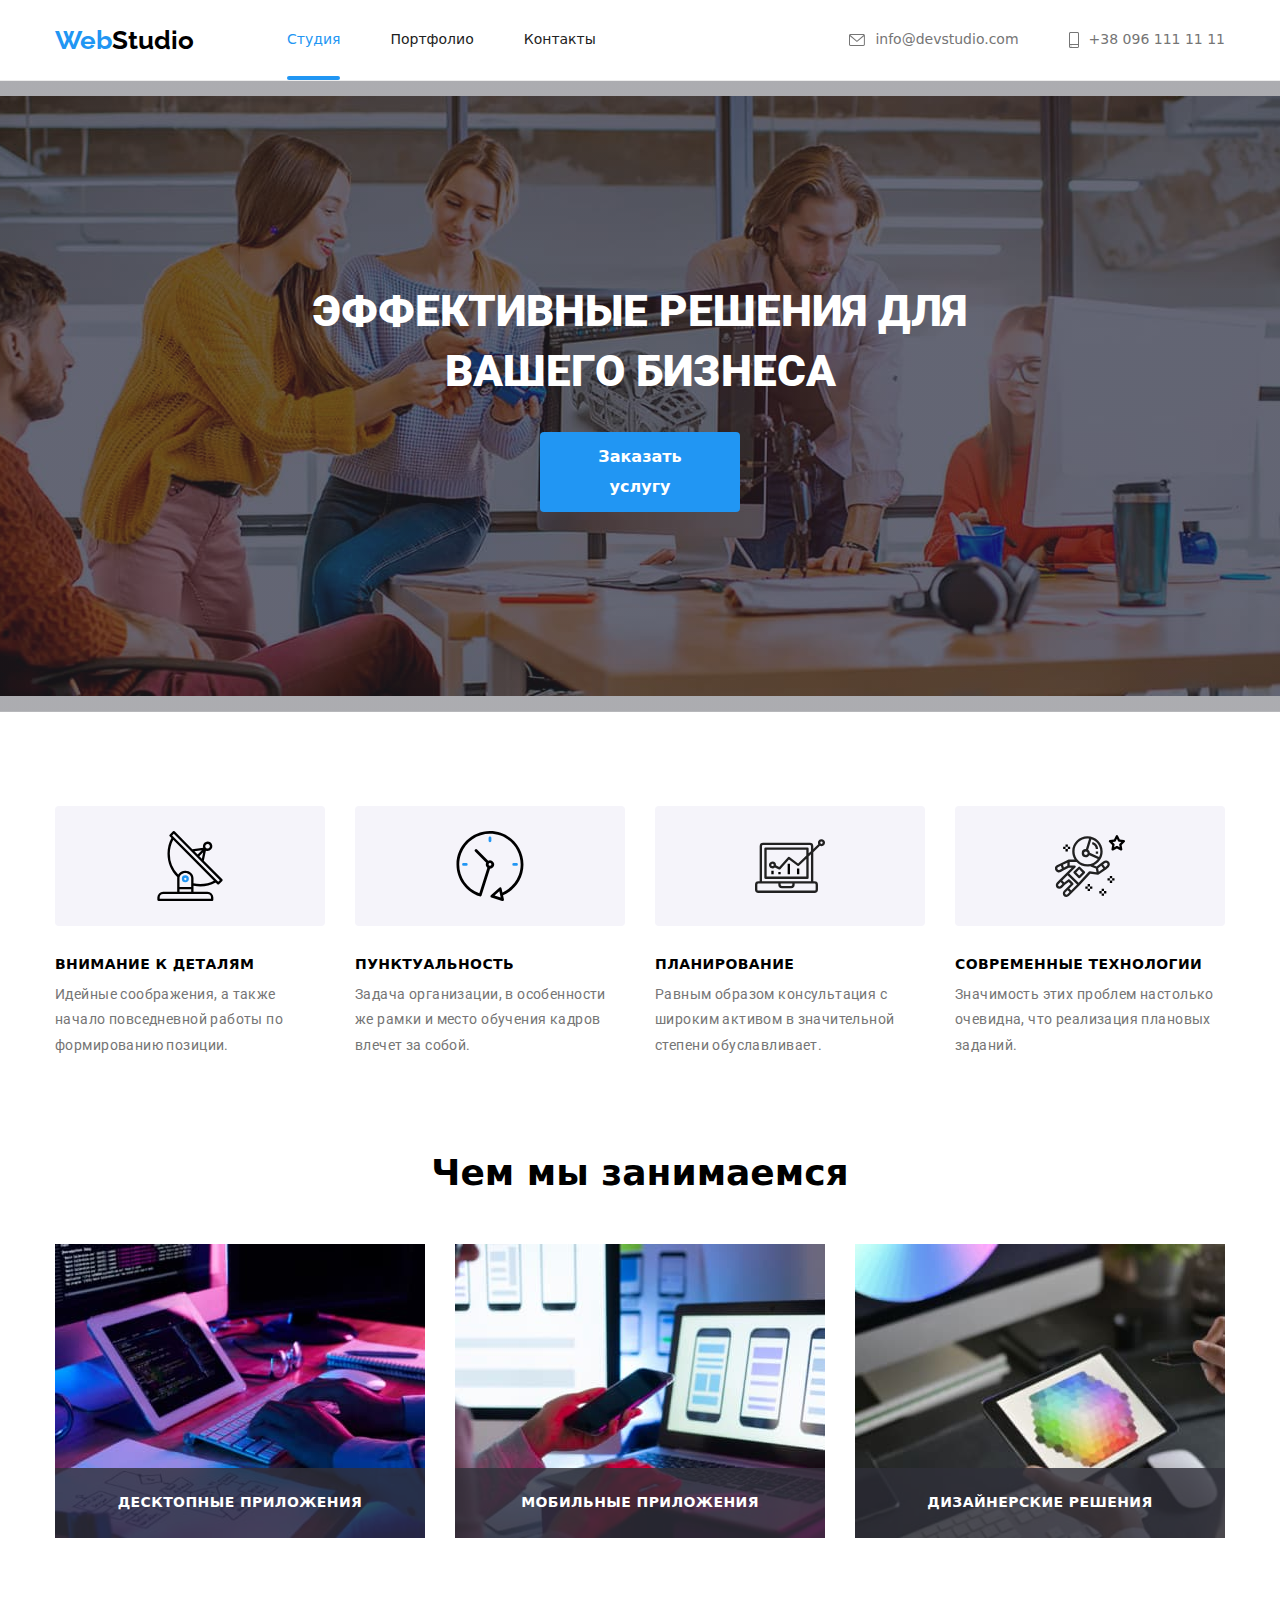
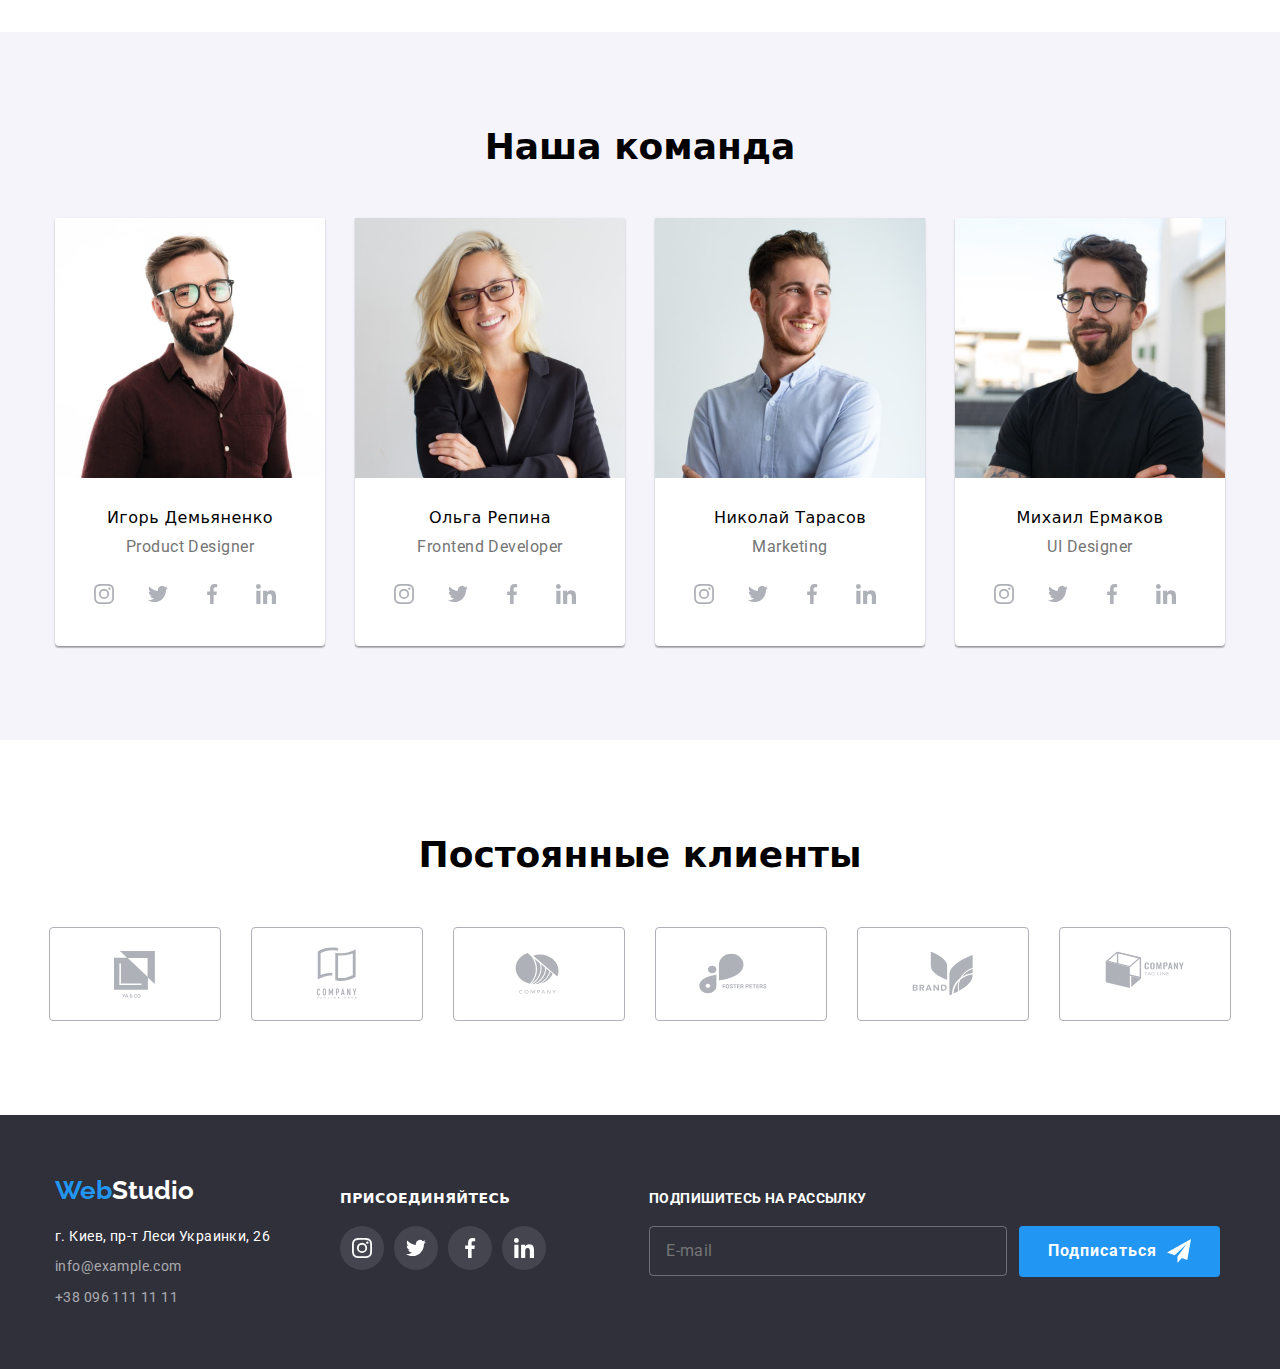
==== commit 6c9380d8: "5" ====
--- a/index.html
+++ b/index.html
@@ -388,7 +388,7 @@
                 </label>
                 <button type="submit" class="footer-form__btn">
                     <!-- <div class="footer-btn-icon"> -->
-                        <span>Подписаться</span>
+                        <span class="footer-form__btn--text">Подписаться</span>
                         <svg class="footer-form__icon" width="24" height="24">
                             <use href="./images/icons.svg#iconsend"></use>
                         </svg>
--- a/css/main.min.css
+++ b/css/main.min.css
@@ -3,5 +3,5 @@
  Consolas,  'Liberation Mono',  Menlo,- monospace;font-size:1em}small{font-size:80%}sub,sup{font-size:75%;line-height:0;position:relative;vertical-align:baseline}sub{bottom:-0.25em}sup{top:-0.5em}table{text-indent:0;border-color:inherit}button,input,optgroup,select,textarea{font-family:inherit;font-size:100%;line-height:1.15;margin:0}button,select{text-transform:none}button,[type='button'],[type='reset'],[type='submit']{-webkit-appearance:button}::-moz-focus-inner{border-style:none;padding:0}:-moz-focusring{outline:1px dotted ButtonText}:-moz-ui-invalid{box-shadow:none}legend{padding:0}progress{vertical-align:baseline}::-webkit-inner-spin-button,::-webkit-outer-spin-button{height:auto}[type='search']{-webkit-appearance:textfield;outline-offset:-2px}::-webkit-search-decoration{-webkit-appearance:none}::-webkit-file-upload-button{-webkit-appearance:button;font:inherit}summary{display:list-item}h1,h2,h3,h4,h5,h6{margin:0}p{margin:0}ul,li{margin:0;padding:0;list-style-type:none}button{padding:0}svg{display:block}img{display:block}a{font-weight:500;font-size:14px;line-height:1.14;color:#212121;text-decoration:none;-webkit-transition:color 250ms cubic-bezier(0.4, 0, 0.2, 1);transition:color 250ms cubic-bezier(0.4, 0, 0.2, 1)}a:hover,a:focus{color:#2196f3}.hero-section,.feature-section,.our-client-section{padding-top:94px;padding-bottom:94px;font-size:14px;line-height:1.71}.feature-section__title,.our-team-section__title,.our-client-section__title{font-weight:bold;font-size:36px;line-height:1.17;text-align:center;margin-bottom:50px}.feature-list__title{font-weight:bold;font-size:14px;letter-spacing:0.03em;line-height:1.15;text-transform:uppercase;margin-bottom:10px}.feature-list__text,.card-team__text,.footer-contact__wrapper--address,.footer-contact__wrapper--mail,.footer-contact__wrapper--tel,.footer-form__text{font-family:Roboto, sans-serif;font-style:normal;font-weight:normal;font-size:14px;letter-spacing:0.03em;color:#757575}.container,.footer__container{margin-left:auto;margin-right:auto;padding-left:15px;padding-right:15px;width:1200px}.container-flex{display:-webkit-box;display:-ms-flexbox;display:flex;-webkit-box-align:center;-ms-flex-align:center;align-items:center}.section,.our-team-section{padding-top:94px;padding-bottom:94px;font-size:14px;line-height:1.71}.page-header{border-bottom:1px solid #ececec}.site-nav__list{display:-webkit-box;display:-ms-flexbox;display:flex;-webkit-box-align:center;-ms-flex-align:center;align-items:center;margin:0;padding-left:93px;font-weight:500;font-size:14px;line-height:1.14;list-style-type:none}.site-nav__item{margin:0}.site-nav__item+.site-nav__item{margin-left:50px}.site-nav__link{padding:32px 0;display:block;font-weight:500;font-size:14px;line-height:1.14;color:#212121;text-decoration:none;-webkit-transition:color 250ms cubic-bezier(0.4, 0, 0.2, 1);transition:color 250ms cubic-bezier(0.4, 0, 0.2, 1)}.site-nav__link:hover,.site-nav__link:focus{color:#2196f3}.site-nav__link.current{position:relative;color:#2196f3}.site-nav__link.current::after{content:'';display:block;width:100%;height:4px;background-color:#2196f3;border-radius:2px;position:absolute;left:0;bottom:0}.contact-nav{display:-webkit-box;display:-ms-flexbox;display:flex;margin-left:auto}.contact-nav__item{font-weight:500;font-size:14px;line-height:1.14;list-style-type:none}.contact-nav__item+.contact-nav__item{margin-left:50px}.contact-nav__link{display:-webkit-box;display:-ms-flexbox;display:flex;-webkit-box-align:center;-ms-flex-align:center;align-items:center;color:#757575;text-decoration:none}.contact-nav__link:hover,.contact-nav__link:focus{color:#2196f3;fill:var(--accent-blue)}.contact-nav__icon{margin-right:10px;fill:currentColor;-webkit-transition:fill 250ms cubic-bezier(0.4, 0, 0.2, 1),color 250ms cubic-bezier(0.4, 0, 0.2, 1);transition:fill 250ms cubic-bezier(0.4, 0, 0.2, 1),color 250ms cubic-bezier(0.4, 0, 0.2, 1)}.logo,.footer-contact__logo{color:#2196f3;font-family:Raleway, sans-serif;font-weight:bold;font-size:26px;line-height:1.19;text-decoration:none}.logo .logo__header,.footer-contact__logo .logo__header{color:#000}.hero-section{text-align:center;max-width:1600px;margin-left:auto;margin-right:auto;background-image:-webkit-gradient(linear, left top, right top, from(rgba(47,48,58,0.4)), to(rgba(47,48,58,0.4))),url("../../images/backgroundhero.png");background-image:linear-gradient(to right, rgba(47,48,58,0.4), rgba(47,48,58,0.4)),url("../../images/backgroundhero.png");background-repeat:no-repeat;background-position:50% 50%}.hero-section__block{padding:106px 237px 106px 237px}.hero-section__title{margin:0 0 30px;font-family:Roboto, sans-serif;font-weight:900;font-size:44px;line-height:137%;color:#fff;text-transform:uppercase}.hero-section__btn,.modal-btn{background-color:#2196f3;font-weight:bold;font-size:16px;line-height:1.88;text-align:center;color:#fff;width:200px;border:transparent;border-radius:4px;cursor:pointer;padding:10px 32px}.feature-list{display:-webkit-box;display:-ms-flexbox;display:flex;margin-bottom:94px;list-style:none}.feature-list__icons{display:block;padding:25px 100px;margin-bottom:30px;background-color:#f5f4fa;border-radius:4px;text-align:center}.feature-list__item{width:calc((100% - 90px) / 4)}.feature-list__item:not(:last-child){margin-right:30px}.feature-list__text{line-height:1.82}.our-skills-list{display:-webkit-box;display:-ms-flexbox;display:flex;list-style:none;padding:0}.our-skills-list__item{position:relative}.our-skills-list__item:not(:last-child){margin-right:30px}.our-skills-list__image{display:block}.our-skills-list__text{position:absolute;width:100%;left:0;bottom:0;display:block;padding:27px 0;text-align:center;background-color:rgba(47,48,58,0.8);color:#fff;text-transform:uppercase;font-weight:bold;font-size:14px;line-height:1.14;letter-spacing:0.03em}.our-team-section{background-color:#f5f4fa}.our-team-section__list{display:-webkit-box;display:-ms-flexbox;display:flex;text-align:center}.our-team-section__item{background-color:#fff;display:block;-webkit-box-shadow:0px 1px 3px rgba(0,0,0,0.12),0px 1px 1px rgba(0,0,0,0.14),0px 2px 1px rgba(0,0,0,0.2);box-shadow:0px 1px 3px rgba(0,0,0,0.12),0px 1px 1px rgba(0,0,0,0.14),0px 2px 1px rgba(0,0,0,0.2);border-radius:0px 0px 4px 4px}.our-team-section__item:not(:last-child){margin-right:30px}.card-team__title{font-weight:500;font-size:16px;line-height:119%;letter-spacing:0.03em;padding-top:30px}.card-team__text{font-size:16px;line-height:1.19;padding-top:10px;padding-bottom:16px}.social-links,.footer-social-links__list{display:-webkit-box;display:-ms-flexbox;display:flex;-webkit-box-pack:center;-ms-flex-pack:center;justify-content:center;padding-bottom:30px}.social-links__btn,.footer-social-links__btn{display:block;margin-right:10px;padding:12px;color:#afb1b8;background-color:#fff;border:none;border-radius:50%;cursor:pointer;-webkit-transition:color 250ms cubic-bezier(0.4, 0, 0.2, 1),background-color 250ms cubic-bezier(0.4, 0, 0.2, 1);transition:color 250ms cubic-bezier(0.4, 0, 0.2, 1),background-color 250ms cubic-bezier(0.4, 0, 0.2, 1)}.social-links__btn:hover,.footer-social-links__btn:hover,.social-links__btn:focus,.footer-social-links__btn:focus{background-color:#2196f3;color:#fff}.social-links__icon{text-align:center;fill:currentColor}.our-client-section__list{display:-webkit-box;display:-ms-flexbox;display:flex;-webkit-box-pack:center;-ms-flex-pack:center;justify-content:center}.our-client-section__items{padding:16px 32px;border:1px solid #afb1b8;border-radius:4px;color:#afb1b8;cursor:pointer;-webkit-transition:color 250ms cubic-bezier(0.4, 0, 0.2, 1),border 250ms cubic-bezier(0.4, 0, 0.2, 1);transition:color 250ms cubic-bezier(0.4, 0, 0.2, 1),border 250ms cubic-bezier(0.4, 0, 0.2, 1)}.our-client-section__items:hover,.our-client-section__items:focus{color:#2196f3;border:1px solid #2196f3}.our-client-section__items:not(:last-child){margin-right:30px}.our-client-section__icon{fill:currentColor}.our-client-section__items--one{padding:7px 33px 6px 32px}.our-client-section__items--two{padding:3px 33px 5px}.our-client-section__items--three{padding:8px 33px 10px 29px}.our-client-section__items--four{padding:9px 11px 10px}.our-client-section__items--five{padding:7px 22px 8px}.our-client-section__items--six{padding:7px 6px 9px}.portfolio-section{padding-top:94px;padding-bottom:94px;font-size:14px;line-height:1.71}.portfolio-btn-list{margin-bottom:50px;text-align:center}.portfolio-btn-list__item{display:inline-block;letter-spacing:0.03em;-webkit-transition:-webkit-box-shadow 250ms cubic-bezier(0.4, 0, 0.2, 1);transition:-webkit-box-shadow 250ms cubic-bezier(0.4, 0, 0.2, 1);transition:box-shadow 250ms cubic-bezier(0.4, 0, 0.2, 1);transition:box-shadow 250ms cubic-bezier(0.4, 0, 0.2, 1), -webkit-box-shadow 250ms cubic-bezier(0.4, 0, 0.2, 1);cursor:pointer}.portfolio-btn-list__item:hover,.portfolio-btn-list__item:focus{-webkit-box-shadow:0px 3px 1px rgba(0,0,0,0.1),0px 1px 2px rgba(0,0,0,0.08),0px 2px 2px rgba(0,0,0,0.12);box-shadow:0px 3px 1px rgba(0,0,0,0.1),0px 1px 2px rgba(0,0,0,0.08),0px 2px 2px rgba(0,0,0,0.12)}.portfolio-btn-list__item:not(:last-child){margin-right:8px}.portfolio-btn-list__btn{padding:6px 22px;border:transparent;border-radius:4px;font-family:Roboto, sans-serif;font-weight:500;background-color:#f5f4fa;font-size:16px;line-height:1.63;text-align:center;cursor:pointer;-webkit-transition:color 250ms cubic-bezier(0.4, 0, 0.2, 1),background-color 250ms cubic-bezier(0.4, 0, 0.2, 1);transition:color 250ms cubic-bezier(0.4, 0, 0.2, 1),background-color 250ms cubic-bezier(0.4, 0, 0.2, 1)}.portfolio-btn-list__btn:hover,.portfolio-btn-list__btn:focus{background-color:#2196f3;color:#fff}.portfolio-card-list{display:-webkit-box;display:-ms-flexbox;display:flex;-ms-flex-wrap:wrap;flex-wrap:wrap}.portfolio-card-list__item:not(:nth-child(3n+3)){margin-right:30px}.portfolio-card-list__item:not(:nth-child(n+7)){margin-bottom:30px}.portfolio-card-list__item:hover,.portfolio-card-list__item:focus{-webkit-box-shadow:0px 1px 1px rgba(0,0,0,0.12),0px 4px 4px rgba(0,0,0,0.06),1px 4px 6px rgba(0,0,0,0.16);box-shadow:0px 1px 1px rgba(0,0,0,0.12),0px 4px 4px rgba(0,0,0,0.06),1px 4px 6px rgba(0,0,0,0.16)}.portfolio-card-wrapper{background-color:#fff;overflow:hidden}.portfolio-card-wrapper__link:hover,.portfolio-card-wrapper__link:focus{color:#000}.portfolio-card-wrapper__title{margin-top:20px;padding-left:24px;padding-right:auto;font-weight:bold;font-size:18px;line-height:2;letter-spacing:0.06em}.portfolio-card-wrapper__text{margin-top:4px;padding-bottom:20px;padding-left:24px;font-size:16px;line-height:1.88;letter-spacing:0.03em;color:#757575}.portfolio-image-wrapper{position:relative}.portfolio-image-wrapper__text{position:absolute;bottom:0;left:0;width:100%;height:100%;font-weight:normal;font-size:18px;line-height:1.56;letter-spacing:0.03em;color:#fff;background-color:#2196f3;opacity:0.9;padding:63px 24px;-webkit-transform:scaleY(0);transform:scaleY(0);-webkit-transform-origin:bottom;transform-origin:bottom;-webkit-transition:color 250ms cubic-bezier(0.4, 0, 0.2, 1),-webkit-transform 250ms cubic-bezier(0.4, 0, 0.2, 1),-webkit-box-shadow 250ms cubic-bezier(0.4, 0, 0.2, 1);transition:color 250ms cubic-bezier(0.4, 0, 0.2, 1),-webkit-transform 250ms cubic-bezier(0.4, 0, 0.2, 1),-webkit-box-shadow 250ms cubic-bezier(0.4, 0, 0.2, 1);transition:transform 250ms cubic-bezier(0.4, 0, 0.2, 1),box-shadow 250ms cubic-bezier(0.4, 0, 0.2, 1),color 250ms cubic-bezier(0.4, 0, 0.2, 1);transition:transform 250ms cubic-bezier(0.4, 0, 0.2, 1),box-shadow 250ms cubic-bezier(0.4, 0, 0.2, 1),color 250ms cubic-bezier(0.4, 0, 0.2, 1),-webkit-transform 250ms cubic-bezier(0.4, 0, 0.2, 1),-webkit-box-shadow 250ms cubic-bezier(0.4, 0, 0.2, 1)}.portfolio-card-wrapper:hover .portfolio-image-wrapper__text,.portfolio-card-wrapper:focus .portfolio-image-wrapper__text{-webkit-transform:scaleY(1);transform:scaleY(1);opacity:0.9}.backdrop{position:fixed;top:0;left:0;width:100%;height:100%;background:rgba(0,0,0,0.2);opacity:1;-webkit-transition:opacity 250ms cubic-bezier(0.4, 0, 0.2, 1);transition:opacity 250ms cubic-bezier(0.4, 0, 0.2, 1)}.backdrop.is-hidden{opacity:0;pointer-events:none;visibility:hidden}.backdrop.is-hidden .modal{-webkit-transform:translate(-50%, -50%) scale(0);transform:translate(-50%, -50%) scale(0)}.modal{position:absolute;top:50%;left:50%;-webkit-transform:translate(-50%, -50%) scale(1);transform:translate(-50%, -50%) scale(1);background-color:#fff;-webkit-box-shadow:0px 1px 3px rgba(0,0,0,0.12),0px 1px 1px rgba(0,0,0,0.14),0px 2px 1px rgba(0,0,0,0.2);box-shadow:0px 1px 3px rgba(0,0,0,0.12),0px 1px 1px rgba(0,0,0,0.14),0px 2px 1px rgba(0,0,0,0.2);border-radius:4px;-webkit-transition:-webkit-transform 250ms cubic-bezier(0.4, 0, 0.2, 1);transition:-webkit-transform 250ms cubic-bezier(0.4, 0, 0.2, 1);transition:transform 250ms cubic-bezier(0.4, 0, 0.2, 1);transition:transform 250ms cubic-bezier(0.4, 0, 0.2, 1), -webkit-transform 250ms cubic-bezier(0.4, 0, 0.2, 1)}.modal__close-btn{position:absolute;top:8px;right:8px;padding:9px 9px 10px 10px;border:1px solid rgba(0,0,0,0.1);border-radius:50%;background-color:#fff;cursor:pointer}.modal__close-icon{-webkit-transition:fill 250ms cubic-bezier(0.4, 0, 0.2, 1);transition:fill 250ms cubic-bezier(0.4, 0, 0.2, 1)}.modal__close-icon:hover{fill:#2196f3}.block-form{padding:40px;-webkit-box-shadow:0px 1px 3px rgba(0,0,0,0.12),0px 1px 1px rgba(0,0,0,0.14),0px 2px 1px rgba(0,0,0,0.2);box-shadow:0px 1px 3px rgba(0,0,0,0.12),0px 1px 1px rgba(0,0,0,0.14),0px 2px 1px rgba(0,0,0,0.2);border-radius:4px}.block-form__title{font-weight:bold;font-size:20px;line-height:1.15;text-align:center;letter-spacing:0.03em;margin-bottom:12px}.contact-form{display:-webkit-box;display:-ms-flexbox;display:flex;-webkit-box-orient:vertical;-webkit-box-direction:normal;-ms-flex-direction:column;flex-direction:column}.contact-form__label,.contact-form__label--area,.contact-form__label--agreement{position:relative;font-size:12px;font-style:normal;line-height:1.17;letter-spacing:0.01em;color:#757575;margin-bottom:10px}.contact-form__text{display:block;margin-bottom:4px}.contact-form__input{width:448px;outline:none;border:1px solid rgba(33,33,33,0.2);border-radius:4px;padding:11px 41px;font-family:Roboto, sans-serif;font-style:normal;font-weight:normal;font-size:14px;line-height:1.15;letter-spacing:0.01em;-webkit-transition:border 250ms cubic-bezier(0.4, 0, 0.2, 1);transition:border 250ms cubic-bezier(0.4, 0, 0.2, 1)}.contact-form__icon{position:absolute;bottom:14px;left:15px;-webkit-transition:fill 250ms cubic-bezier(0.4, 0, 0.2, 1);transition:fill 250ms cubic-bezier(0.4, 0, 0.2, 1)}.contact-form__label:focus-within .contact-form__icon,.contact-form__label--area:focus-within .contact-form__icon,.contact-form__label--agreement:focus-within .contact-form__icon{fill:#2196f3}.contact-form__label:focus-within .contact-form__input,.contact-form__label--area:focus-within .contact-form__input,.contact-form__label--agreement:focus-within .contact-form__input{border:1px solid #2196f3}.contact-form__label--area:focus-within .contact-form__input--area{border:1px solid #2196f3}.contact-form__label--area{margin-bottom:20px}.contact-form__input--area{width:100%;padding:11px 15px;resize:none;font-size:12px;line-height:1.17;letter-spacing:0.01em}.contact-form__label--area:focus-within .contact-form__input--area{outline:none;border:1px solid #2196f3}.contact-form__label--agreement{display:inline-block;margin-bottom:30px;padding:0 15px}.contact-form__input--checkbox{position:absolute;-webkit-appearance:none;-moz-appearance:none;appearance:none}.contact-form__input--checkbox:checked+.checkbox{background-color:#2196f3;background-image:url("../images/svg/iconcheck.svg");background-size:contain;background-origin:border-box;border-color:#2196f3}.contact-form__text--agreement{font-weight:normal;font-size:14px;line-height:1.71;letter-spacing:0.03em;margin-left:7px}.contact-form__text--agreement-accent{color:#2196f3}.checkbox{display:inline-block;width:16px;height:15px;border:2px solid #212121;border-radius:2px}.modal-btn{margin:auto}.footer{background-color:#2f303a}.footer__container{display:-webkit-box;display:-ms-flexbox;display:flex;padding-top:60px;padding-bottom:60px}.footer-contact{margin-right:70px}.footer-contact__logo{display:block;margin-bottom:20px}.footer-contact__logo--footer{color:#fff}.footer-contact__wrapper--address{line-height:1.55;color:#fff;margin-bottom:9px}.footer-contact__wrapper--mail,.footer-contact__wrapper--tel{display:block;font-size:14px;line-height:1.55;color:rgba(255,255,255,0.6)}.footer-contact__wrapper--mail{margin-bottom:9px}.footer-social-links{padding-top:15px}.footer-social-links__title{margin-bottom:20px;font-weight:bold;font-size:14px;line-height:1.15;letter-spacing:0.03em;text-transform:uppercase;color:#fff}.footer-social-links__btn{background-color:rgba(255,255,255,0.1);fill:#fff}.footer-form{display:-webkit-box;display:-ms-flexbox;display:flex;-webkit-box-orient:horizontal;-webkit-box-direction:normal;-ms-flex-direction:row;flex-direction:row;padding-top:15px;padding-bottom:32px;margin-left:93px}.footer-form__text{font-weight:bold;display:block;text-transform:uppercase;color:#fff;margin-bottom:20px}.footer-form__input{outline:none;width:358px;padding:15px 16px;border:1px solid rgba(255,255,255,0.3);border-radius:4px;background-color:transparent;color:#fff}.footer-form__label{display:-webkit-box;display:-ms-flexbox;display:flex;-webkit-box-orient:vertical;-webkit-box-direction:normal;-ms-flex-direction:column;flex-direction:column;margin-right:12px}.footer-form__icon{display:block;margin-left:10px}.footer-form__btn{display:-webkit-box;display:-ms-flexbox;display:flex;-webkit-box-align:center;-ms-flex-align:center;align-items:center;background-color:#2196f3;font-weight:bold;font-style:normal;font-size:16px;line-height:1.88;letter-spacing:0.06em;text-align:center;color:#fff;padding:0 29px;border:transparent;border-radius:4px;cursor:pointer;margin-top:36px}
+ monospace;font-size:1em}small{font-size:80%}sub,sup{font-size:75%;line-height:0;position:relative;vertical-align:baseline}sub{bottom:-0.25em}sup{top:-0.5em}table{text-indent:0;border-color:inherit}button,input,optgroup,select,textarea{font-family:inherit;font-size:100%;line-height:1.15;margin:0}button,select{text-transform:none}button,[type='button'],[type='reset'],[type='submit']{-webkit-appearance:button}::-moz-focus-inner{border-style:none;padding:0}:-moz-focusring{outline:1px dotted ButtonText}:-moz-ui-invalid{box-shadow:none}legend{padding:0}progress{vertical-align:baseline}::-webkit-inner-spin-button,::-webkit-outer-spin-button{height:auto}[type='search']{-webkit-appearance:textfield;outline-offset:-2px}::-webkit-search-decoration{-webkit-appearance:none}::-webkit-file-upload-button{-webkit-appearance:button;font:inherit}summary{display:list-item}h1,h2,h3,h4,h5,h6{margin:0}p{margin:0}ul,li{margin:0;padding:0;list-style-type:none}button{padding:0}svg{display:block}img{display:block}a{font-weight:500;font-size:14px;line-height:1.14;color:#212121;text-decoration:none;-webkit-transition:color 250ms cubic-bezier(0.4, 0, 0.2, 1);transition:color 250ms cubic-bezier(0.4, 0, 0.2, 1)}a:hover,a:focus{color:#2196f3}.hero-section,.feature-section,.our-client-section{padding-top:94px;padding-bottom:94px;font-size:14px;line-height:1.71}.feature-section__title,.our-team-section__title,.our-client-section__title{font-weight:bold;font-size:36px;line-height:1.17;text-align:center;margin-bottom:50px}.feature-list__title{font-weight:bold;font-size:14px;letter-spacing:0.03em;line-height:1.15;text-transform:uppercase;margin-bottom:10px}.feature-list__text,.card-team__text,.footer-contact__wrapper--address,.footer-contact__wrapper--mail,.footer-contact__wrapper--tel,.footer-form__text,.footer-form__input,.footer-form__btn,.footer-form__btn--text{font-family:Roboto, sans-serif;font-style:normal;font-weight:normal;font-size:14px;letter-spacing:0.03em;color:#757575}.container,.footer__container{margin-left:auto;margin-right:auto;padding-left:15px;padding-right:15px;width:1200px}.container-flex{display:-webkit-box;display:-ms-flexbox;display:flex;-webkit-box-align:center;-ms-flex-align:center;align-items:center}.section,.our-team-section{padding-top:94px;padding-bottom:94px;font-size:14px;line-height:1.71}.page-header{border-bottom:1px solid #ececec}.site-nav__list{display:-webkit-box;display:-ms-flexbox;display:flex;-webkit-box-align:center;-ms-flex-align:center;align-items:center;margin:0;padding-left:93px;font-weight:500;font-size:14px;line-height:1.14;list-style-type:none}.site-nav__item{margin:0}.site-nav__item+.site-nav__item{margin-left:50px}.site-nav__link{padding:32px 0;display:block;font-weight:500;font-size:14px;line-height:1.14;color:#212121;text-decoration:none;-webkit-transition:color 250ms cubic-bezier(0.4, 0, 0.2, 1);transition:color 250ms cubic-bezier(0.4, 0, 0.2, 1)}.site-nav__link:hover,.site-nav__link:focus{color:#2196f3}.site-nav__link.current{position:relative;color:#2196f3}.site-nav__link.current::after{content:'';display:block;width:100%;height:4px;background-color:#2196f3;border-radius:2px;position:absolute;left:0;bottom:0}.contact-nav{display:-webkit-box;display:-ms-flexbox;display:flex;margin-left:auto}.contact-nav__item{font-weight:500;font-size:14px;line-height:1.14;list-style-type:none}.contact-nav__item+.contact-nav__item{margin-left:50px}.contact-nav__link{display:-webkit-box;display:-ms-flexbox;display:flex;-webkit-box-align:center;-ms-flex-align:center;align-items:center;color:#757575;text-decoration:none}.contact-nav__link:hover,.contact-nav__link:focus{color:#2196f3;fill:var(--accent-blue)}.contact-nav__icon{margin-right:10px;fill:currentColor;-webkit-transition:fill 250ms cubic-bezier(0.4, 0, 0.2, 1),color 250ms cubic-bezier(0.4, 0, 0.2, 1);transition:fill 250ms cubic-bezier(0.4, 0, 0.2, 1),color 250ms cubic-bezier(0.4, 0, 0.2, 1)}.logo,.footer-contact__logo{color:#2196f3;font-family:Raleway, sans-serif;font-weight:bold;font-size:26px;line-height:1.19;text-decoration:none}.logo .logo__header,.footer-contact__logo .logo__header{color:#000}.hero-section{text-align:center;max-width:1600px;margin-left:auto;margin-right:auto;background-image:-webkit-gradient(linear, left top, right top, from(rgba(47,48,58,0.4)), to(rgba(47,48,58,0.4))),url("../images/backgroundhero.png");background-image:linear-gradient(to right, rgba(47,48,58,0.4), rgba(47,48,58,0.4)),url("../images/backgroundhero.png");background-repeat:no-repeat;background-position:50% 50%}.hero-section__block{padding:106px 237px 106px 237px}.hero-section__title{margin:0 0 30px;font-family:Roboto, sans-serif;font-weight:900;font-size:44px;line-height:137%;color:#fff;text-transform:uppercase}.hero-section__btn,.modal-btn{background-color:#2196f3;font-weight:bold;font-size:16px;line-height:1.88;text-align:center;color:#fff;width:200px;border:transparent;border-radius:4px;cursor:pointer;padding:10px 32px}.feature-list{display:-webkit-box;display:-ms-flexbox;display:flex;margin-bottom:94px;list-style:none}.feature-list__icons{display:block;padding:25px 100px;margin-bottom:30px;background-color:#f5f4fa;border-radius:4px;text-align:center}.feature-list__item{width:calc((100% - 90px) / 4)}.feature-list__item:not(:last-child){margin-right:30px}.feature-list__text{line-height:1.82}.our-skills-list{display:-webkit-box;display:-ms-flexbox;display:flex;list-style:none;padding:0}.our-skills-list__item{position:relative}.our-skills-list__item:not(:last-child){margin-right:30px}.our-skills-list__image{display:block}.our-skills-list__text{position:absolute;width:100%;left:0;bottom:0;display:block;padding:27px 0;text-align:center;background-color:rgba(47,48,58,0.8);color:#fff;text-transform:uppercase;font-weight:bold;font-size:14px;line-height:1.14;letter-spacing:0.03em}.our-team-section{background-color:#f5f4fa}.our-team-section__list{display:-webkit-box;display:-ms-flexbox;display:flex;text-align:center}.our-team-section__item{background-color:#fff;display:block;-webkit-box-shadow:0px 1px 3px rgba(0,0,0,0.12),0px 1px 1px rgba(0,0,0,0.14),0px 2px 1px rgba(0,0,0,0.2);box-shadow:0px 1px 3px rgba(0,0,0,0.12),0px 1px 1px rgba(0,0,0,0.14),0px 2px 1px rgba(0,0,0,0.2);border-radius:0px 0px 4px 4px}.our-team-section__item:not(:last-child){margin-right:30px}.card-team__title{font-weight:500;font-size:16px;line-height:119%;letter-spacing:0.03em;padding-top:30px}.card-team__text{font-size:16px;line-height:1.19;padding-top:10px;padding-bottom:16px}.social-links,.footer-social-links__list{display:-webkit-box;display:-ms-flexbox;display:flex;-webkit-box-pack:center;-ms-flex-pack:center;justify-content:center;padding-bottom:30px}.social-links__btn,.footer-social-links__btn{display:block;margin-right:10px;padding:12px;color:#afb1b8;background-color:#fff;border:none;border-radius:50%;cursor:pointer;-webkit-transition:color 250ms cubic-bezier(0.4, 0, 0.2, 1),background-color 250ms cubic-bezier(0.4, 0, 0.2, 1);transition:color 250ms cubic-bezier(0.4, 0, 0.2, 1),background-color 250ms cubic-bezier(0.4, 0, 0.2, 1)}.social-links__btn:hover,.footer-social-links__btn:hover,.social-links__btn:focus,.footer-social-links__btn:focus{background-color:#2196f3;color:#fff}.social-links__icon{text-align:center;fill:currentColor}.our-client-section__list{display:-webkit-box;display:-ms-flexbox;display:flex;-webkit-box-pack:center;-ms-flex-pack:center;justify-content:center}.our-client-section__items{padding:16px 32px;border:1px solid #afb1b8;border-radius:4px;color:#afb1b8;cursor:pointer;-webkit-transition:color 250ms cubic-bezier(0.4, 0, 0.2, 1),border 250ms cubic-bezier(0.4, 0, 0.2, 1);transition:color 250ms cubic-bezier(0.4, 0, 0.2, 1),border 250ms cubic-bezier(0.4, 0, 0.2, 1)}.our-client-section__items:hover,.our-client-section__items:focus{color:#2196f3;border:1px solid #2196f3}.our-client-section__items:not(:last-child){margin-right:30px}.our-client-section__icon{fill:currentColor}.our-client-section__items--one{padding:7px 33px 6px 32px}.our-client-section__items--two{padding:3px 33px 5px}.our-client-section__items--three{padding:8px 33px 10px 29px}.our-client-section__items--four{padding:9px 11px 10px}.our-client-section__items--five{padding:7px 22px 8px}.our-client-section__items--six{padding:7px 6px 9px}.portfolio-section{padding-top:94px;padding-bottom:94px;font-size:14px;line-height:1.71}.portfolio-btn-list{margin-bottom:50px;text-align:center}.portfolio-btn-list__item{display:inline-block;letter-spacing:0.03em;-webkit-transition:-webkit-box-shadow 250ms cubic-bezier(0.4, 0, 0.2, 1);transition:-webkit-box-shadow 250ms cubic-bezier(0.4, 0, 0.2, 1);transition:box-shadow 250ms cubic-bezier(0.4, 0, 0.2, 1);transition:box-shadow 250ms cubic-bezier(0.4, 0, 0.2, 1), -webkit-box-shadow 250ms cubic-bezier(0.4, 0, 0.2, 1);cursor:pointer}.portfolio-btn-list__item:hover,.portfolio-btn-list__item:focus{-webkit-box-shadow:0px 3px 1px rgba(0,0,0,0.1),0px 1px 2px rgba(0,0,0,0.08),0px 2px 2px rgba(0,0,0,0.12);box-shadow:0px 3px 1px rgba(0,0,0,0.1),0px 1px 2px rgba(0,0,0,0.08),0px 2px 2px rgba(0,0,0,0.12)}.portfolio-btn-list__item:not(:last-child){margin-right:8px}.portfolio-btn-list__btn{padding:6px 22px;border:transparent;border-radius:4px;font-family:Roboto, sans-serif;font-weight:500;background-color:#f5f4fa;font-size:16px;line-height:1.63;text-align:center;cursor:pointer;-webkit-transition:color 250ms cubic-bezier(0.4, 0, 0.2, 1),background-color 250ms cubic-bezier(0.4, 0, 0.2, 1);transition:color 250ms cubic-bezier(0.4, 0, 0.2, 1),background-color 250ms cubic-bezier(0.4, 0, 0.2, 1)}.portfolio-btn-list__btn:hover,.portfolio-btn-list__btn:focus{background-color:#2196f3;color:#fff}.portfolio-card-list{display:-webkit-box;display:-ms-flexbox;display:flex;-ms-flex-wrap:wrap;flex-wrap:wrap}.portfolio-card-list__item:not(:nth-child(3n+3)){margin-right:30px}.portfolio-card-list__item:not(:nth-child(n+7)){margin-bottom:30px}.portfolio-card-list__item:hover,.portfolio-card-list__item:focus{-webkit-box-shadow:0px 1px 1px rgba(0,0,0,0.12),0px 4px 4px rgba(0,0,0,0.06),1px 4px 6px rgba(0,0,0,0.16);box-shadow:0px 1px 1px rgba(0,0,0,0.12),0px 4px 4px rgba(0,0,0,0.06),1px 4px 6px rgba(0,0,0,0.16)}.portfolio-card-wrapper{background-color:#fff;overflow:hidden}.portfolio-card-wrapper__link:hover,.portfolio-card-wrapper__link:focus{color:#000}.portfolio-card-wrapper__title{margin-top:20px;padding-left:24px;padding-right:auto;font-weight:bold;font-size:18px;line-height:2;letter-spacing:0.06em}.portfolio-card-wrapper__text{margin-top:4px;padding-bottom:20px;padding-left:24px;font-size:16px;line-height:1.88;letter-spacing:0.03em;color:#757575}.portfolio-image-wrapper{position:relative}.portfolio-image-wrapper__text{position:absolute;bottom:0;left:0;width:100%;height:100%;font-weight:normal;font-size:18px;line-height:1.56;letter-spacing:0.03em;color:#fff;background-color:#2196f3;opacity:0.9;padding:63px 24px;-webkit-transform:scaleY(0);transform:scaleY(0);-webkit-transform-origin:bottom;transform-origin:bottom;-webkit-transition:color 250ms cubic-bezier(0.4, 0, 0.2, 1),-webkit-transform 250ms cubic-bezier(0.4, 0, 0.2, 1),-webkit-box-shadow 250ms cubic-bezier(0.4, 0, 0.2, 1);transition:color 250ms cubic-bezier(0.4, 0, 0.2, 1),-webkit-transform 250ms cubic-bezier(0.4, 0, 0.2, 1),-webkit-box-shadow 250ms cubic-bezier(0.4, 0, 0.2, 1);transition:transform 250ms cubic-bezier(0.4, 0, 0.2, 1),box-shadow 250ms cubic-bezier(0.4, 0, 0.2, 1),color 250ms cubic-bezier(0.4, 0, 0.2, 1);transition:transform 250ms cubic-bezier(0.4, 0, 0.2, 1),box-shadow 250ms cubic-bezier(0.4, 0, 0.2, 1),color 250ms cubic-bezier(0.4, 0, 0.2, 1),-webkit-transform 250ms cubic-bezier(0.4, 0, 0.2, 1),-webkit-box-shadow 250ms cubic-bezier(0.4, 0, 0.2, 1)}.portfolio-card-wrapper:hover .portfolio-image-wrapper__text,.portfolio-card-wrapper:focus .portfolio-image-wrapper__text{-webkit-transform:scaleY(1);transform:scaleY(1);opacity:0.9}.backdrop{position:fixed;top:0;left:0;width:100%;height:100%;background:rgba(0,0,0,0.2);opacity:1;-webkit-transition:opacity 250ms cubic-bezier(0.4, 0, 0.2, 1);transition:opacity 250ms cubic-bezier(0.4, 0, 0.2, 1)}.backdrop.is-hidden{opacity:0;pointer-events:none;visibility:hidden}.backdrop.is-hidden .modal{-webkit-transform:translate(-50%, -50%) scale(0);transform:translate(-50%, -50%) scale(0)}.modal{position:absolute;top:50%;left:50%;-webkit-transform:translate(-50%, -50%) scale(1);transform:translate(-50%, -50%) scale(1);background-color:#fff;-webkit-box-shadow:0px 1px 3px rgba(0,0,0,0.12),0px 1px 1px rgba(0,0,0,0.14),0px 2px 1px rgba(0,0,0,0.2);box-shadow:0px 1px 3px rgba(0,0,0,0.12),0px 1px 1px rgba(0,0,0,0.14),0px 2px 1px rgba(0,0,0,0.2);border-radius:4px;-webkit-transition:-webkit-transform 250ms cubic-bezier(0.4, 0, 0.2, 1);transition:-webkit-transform 250ms cubic-bezier(0.4, 0, 0.2, 1);transition:transform 250ms cubic-bezier(0.4, 0, 0.2, 1);transition:transform 250ms cubic-bezier(0.4, 0, 0.2, 1), -webkit-transform 250ms cubic-bezier(0.4, 0, 0.2, 1)}.modal__close-btn{position:absolute;top:8px;right:8px;padding:9px 9px 10px 10px;border:1px solid rgba(0,0,0,0.1);border-radius:50%;background-color:#fff;cursor:pointer}.modal__close-icon{-webkit-transition:fill 250ms cubic-bezier(0.4, 0, 0.2, 1);transition:fill 250ms cubic-bezier(0.4, 0, 0.2, 1)}.modal__close-icon:hover{fill:#2196f3}.block-form{padding:40px;-webkit-box-shadow:0px 1px 3px rgba(0,0,0,0.12),0px 1px 1px rgba(0,0,0,0.14),0px 2px 1px rgba(0,0,0,0.2);box-shadow:0px 1px 3px rgba(0,0,0,0.12),0px 1px 1px rgba(0,0,0,0.14),0px 2px 1px rgba(0,0,0,0.2);border-radius:4px}.block-form__title{font-weight:bold;font-size:20px;line-height:1.15;text-align:center;letter-spacing:0.03em;margin-bottom:12px}.contact-form{display:-webkit-box;display:-ms-flexbox;display:flex;-webkit-box-orient:vertical;-webkit-box-direction:normal;-ms-flex-direction:column;flex-direction:column}.contact-form__label,.contact-form__label--area,.contact-form__label--agreement{position:relative;font-size:12px;font-style:normal;line-height:1.17;letter-spacing:0.01em;color:#757575;margin-bottom:10px}.contact-form__text{display:block;margin-bottom:4px}.contact-form__input{width:448px;outline:none;border:1px solid rgba(33,33,33,0.2);border-radius:4px;padding:11px 41px;font-family:Roboto, sans-serif;font-style:normal;font-weight:normal;font-size:14px;line-height:1.15;letter-spacing:0.01em;-webkit-transition:border 250ms cubic-bezier(0.4, 0, 0.2, 1);transition:border 250ms cubic-bezier(0.4, 0, 0.2, 1)}.contact-form__icon{position:absolute;bottom:14px;left:15px;-webkit-transition:fill 250ms cubic-bezier(0.4, 0, 0.2, 1);transition:fill 250ms cubic-bezier(0.4, 0, 0.2, 1)}.contact-form__label:focus-within .contact-form__icon,.contact-form__label--area:focus-within .contact-form__icon,.contact-form__label--agreement:focus-within .contact-form__icon{fill:#2196f3}.contact-form__label:focus-within .contact-form__input,.contact-form__label--area:focus-within .contact-form__input,.contact-form__label--agreement:focus-within .contact-form__input{border:1px solid #2196f3}.contact-form__label--area:focus-within .contact-form__input--area{border:1px solid #2196f3}.contact-form__label--area{margin-bottom:20px}.contact-form__input--area{width:100%;padding:11px 15px;resize:none;font-size:12px;line-height:1.17;letter-spacing:0.01em}.contact-form__label--area:focus-within .contact-form__input--area{outline:none;border:1px solid #2196f3}.contact-form__label--agreement{display:-webkit-box;display:-ms-flexbox;display:flex;-webkit-box-align:center;-ms-flex-align:center;align-items:center;margin-bottom:30px;padding:0 15px}.contact-form__input--checkbox{position:absolute;-webkit-appearance:none;-moz-appearance:none;appearance:none}.contact-form__input--checkbox:checked+.checkbox{background-color:#2196f3;background-image:url("../images/svg/iconcheck.svg");background-size:contain;background-origin:border-box;border-color:#2196f3}.contact-form__text--agreement{font-weight:normal;font-size:14px;line-height:1.71;letter-spacing:0.03em;margin-left:7px}.contact-form__text--agreement-accent{color:#2196f3}.checkbox{display:inline-block;width:16px;height:15px;border:2px solid #212121;border-radius:2px}.modal-btn{margin:auto}.footer{background-color:#2f303a}.footer__container{display:-webkit-box;display:-ms-flexbox;display:flex;padding-top:60px;padding-bottom:60px}.footer-contact{margin-right:70px}.footer-contact__logo{display:block;margin-bottom:20px}.footer-contact__logo--footer{color:#fff}.footer-contact__wrapper--address{line-height:1.55;color:#fff;margin-bottom:9px}.footer-contact__wrapper--mail,.footer-contact__wrapper--tel{display:block;font-size:14px;line-height:1.55;color:rgba(255,255,255,0.6)}.footer-contact__wrapper--mail{margin-bottom:9px}.footer-social-links{padding-top:15px}.footer-social-links__title{margin-bottom:20px;font-weight:bold;font-size:14px;line-height:1.15;letter-spacing:0.03em;text-transform:uppercase;color:#fff}.footer-social-links__btn{background-color:rgba(255,255,255,0.1);fill:#fff}.footer-form{display:-webkit-box;display:-ms-flexbox;display:flex;-webkit-box-orient:horizontal;-webkit-box-direction:normal;-ms-flex-direction:row;flex-direction:row;padding-top:15px;padding-bottom:32px;margin-left:93px}.footer-form__text{font-weight:bold;display:block;text-transform:uppercase;color:#fff;margin-bottom:20px}.footer-form__input{font-size:16px;outline:none;width:358px;padding:15px 16px;border:1px solid rgba(255,255,255,0.3);border-radius:4px;background-color:transparent;color:#fff}.footer-form__label{display:-webkit-box;display:-ms-flexbox;display:flex;-webkit-box-orient:vertical;-webkit-box-direction:normal;-ms-flex-direction:column;flex-direction:column;margin-right:12px}.footer-form__icon{display:block;margin-left:10px}.footer-form__btn{display:-webkit-box;display:-ms-flexbox;display:flex;-webkit-box-align:center;-ms-flex-align:center;align-items:center;background-color:#2196f3;font-weight:bold;font-style:normal;font-size:16px;line-height:1.88;letter-spacing:0.06em;text-align:center;color:#fff;padding:0 29px;border:transparent;border-radius:4px;cursor:pointer;margin-top:36px}.footer-form__btn--text{font-weight:bold;font-size:16px;line-height:1.88;letter-spacing:0.06em;text-align:center;color:#fff}
 /*# sourceMappingURL=main.min.css.map */